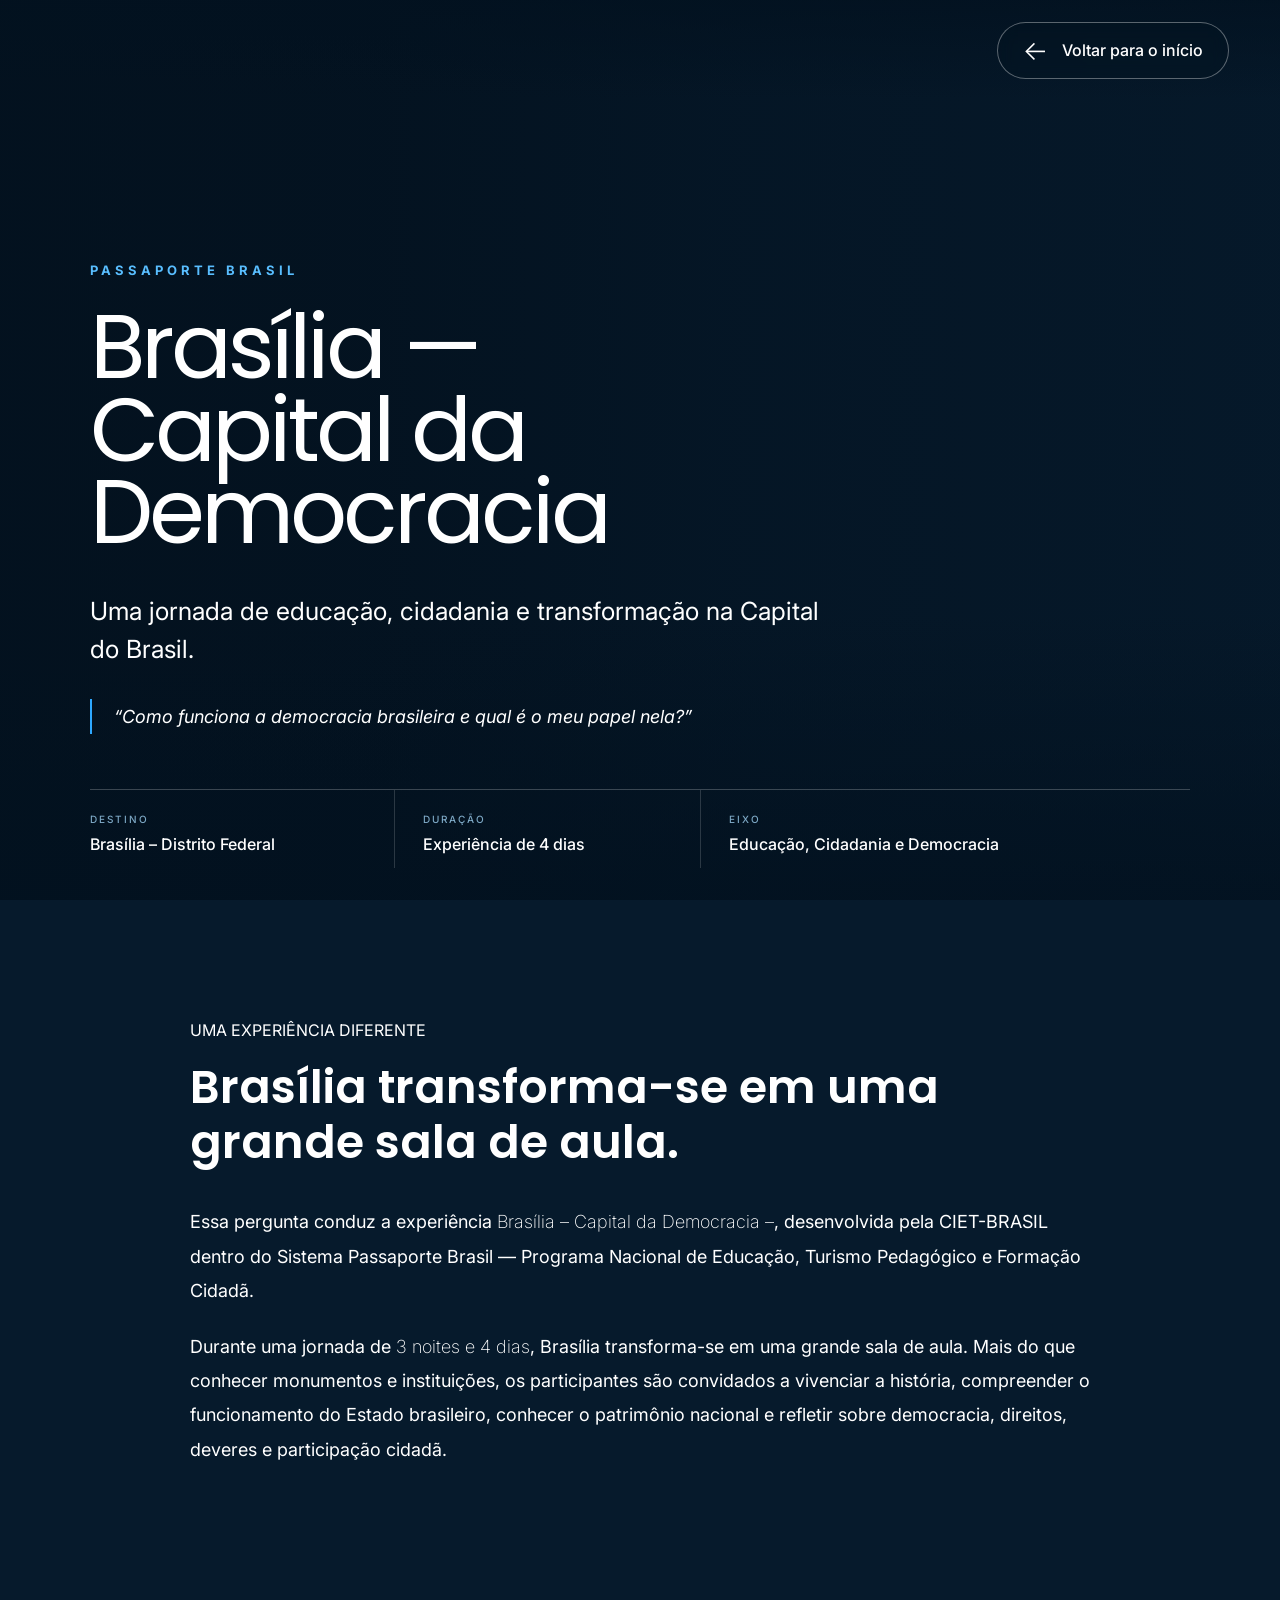
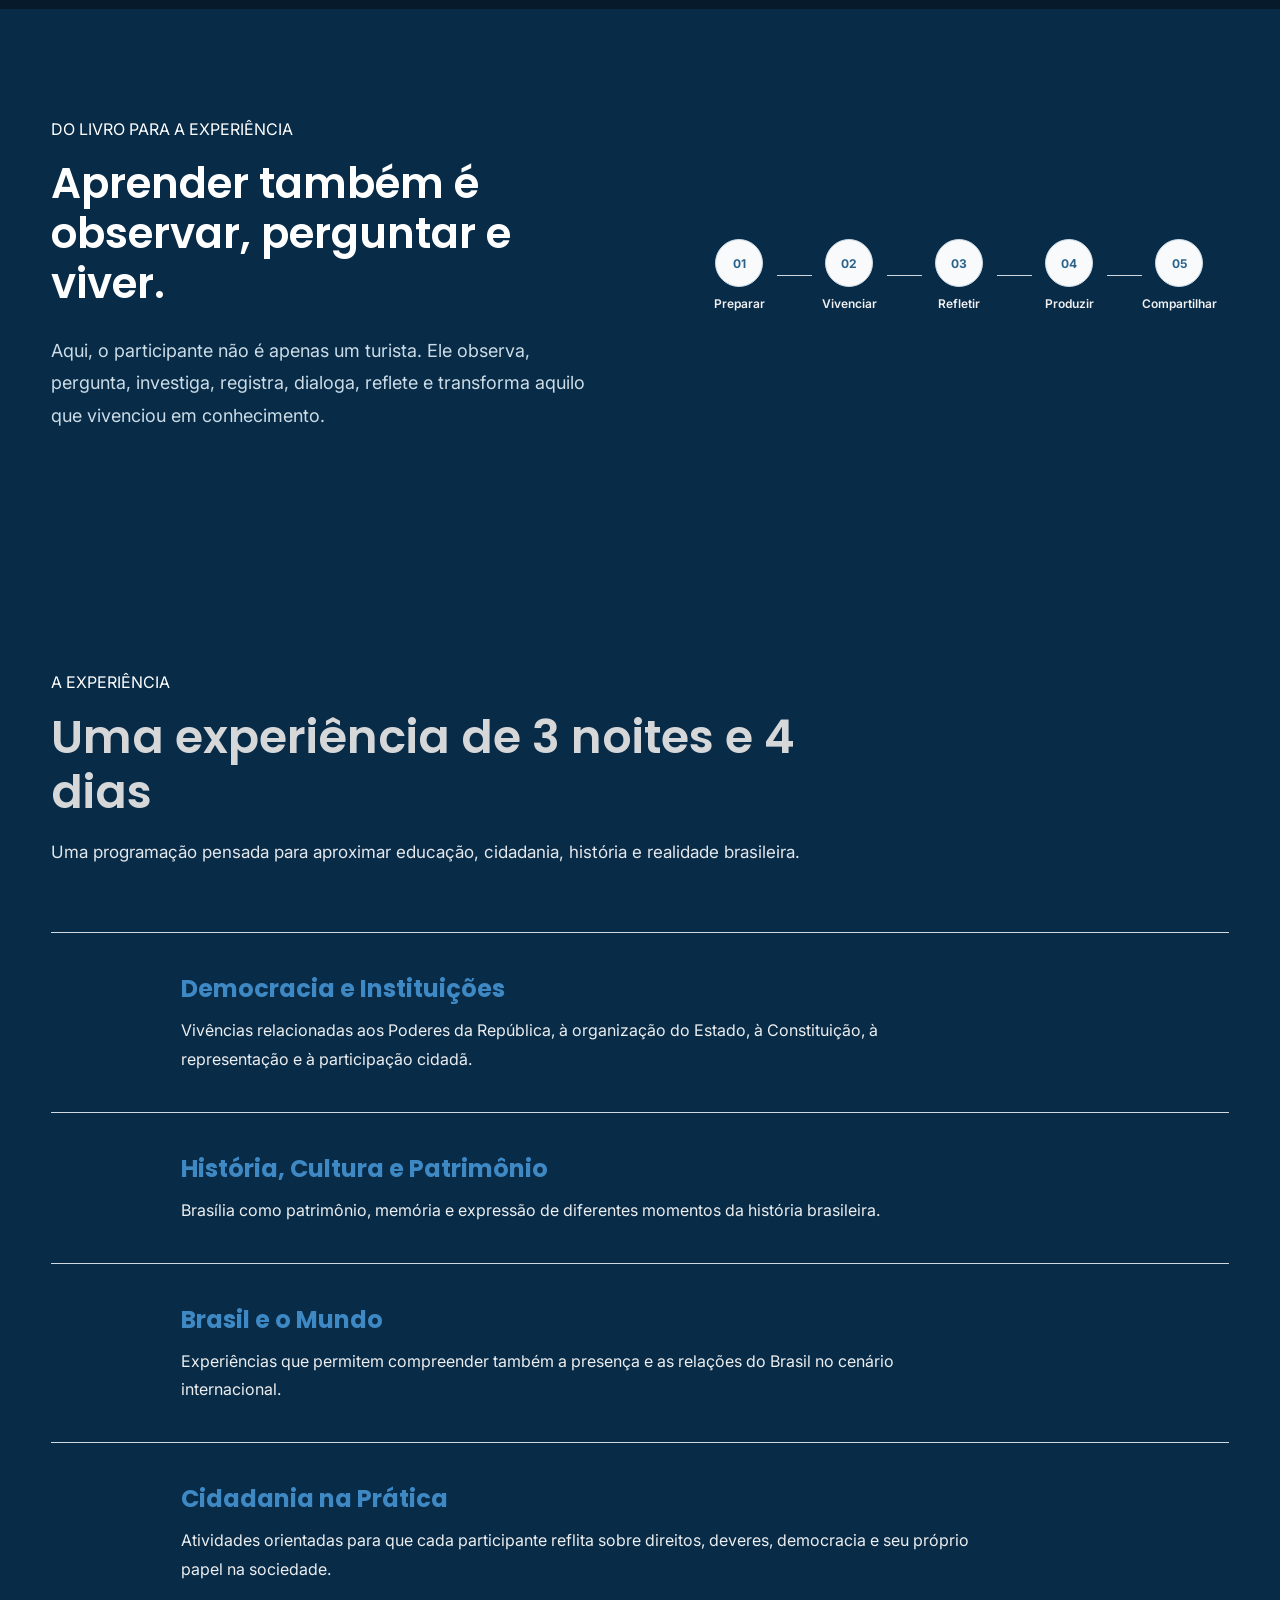
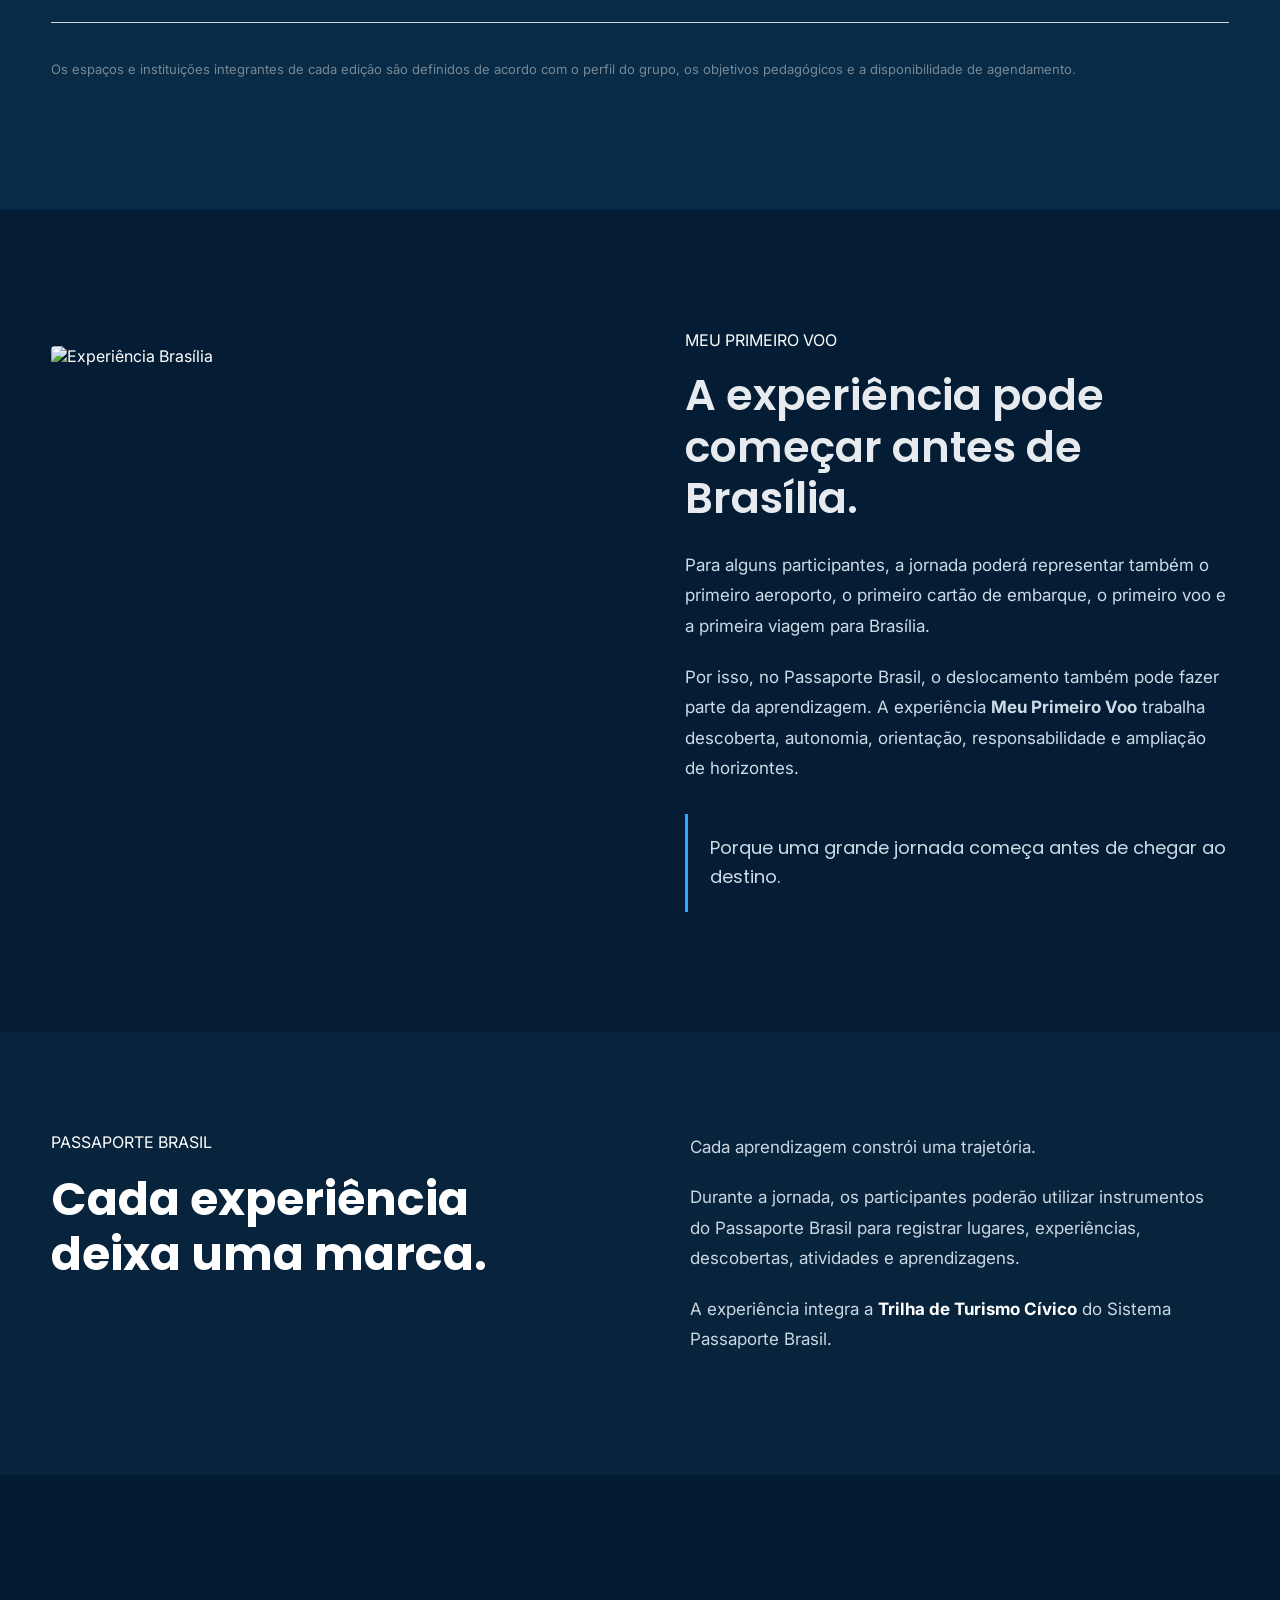
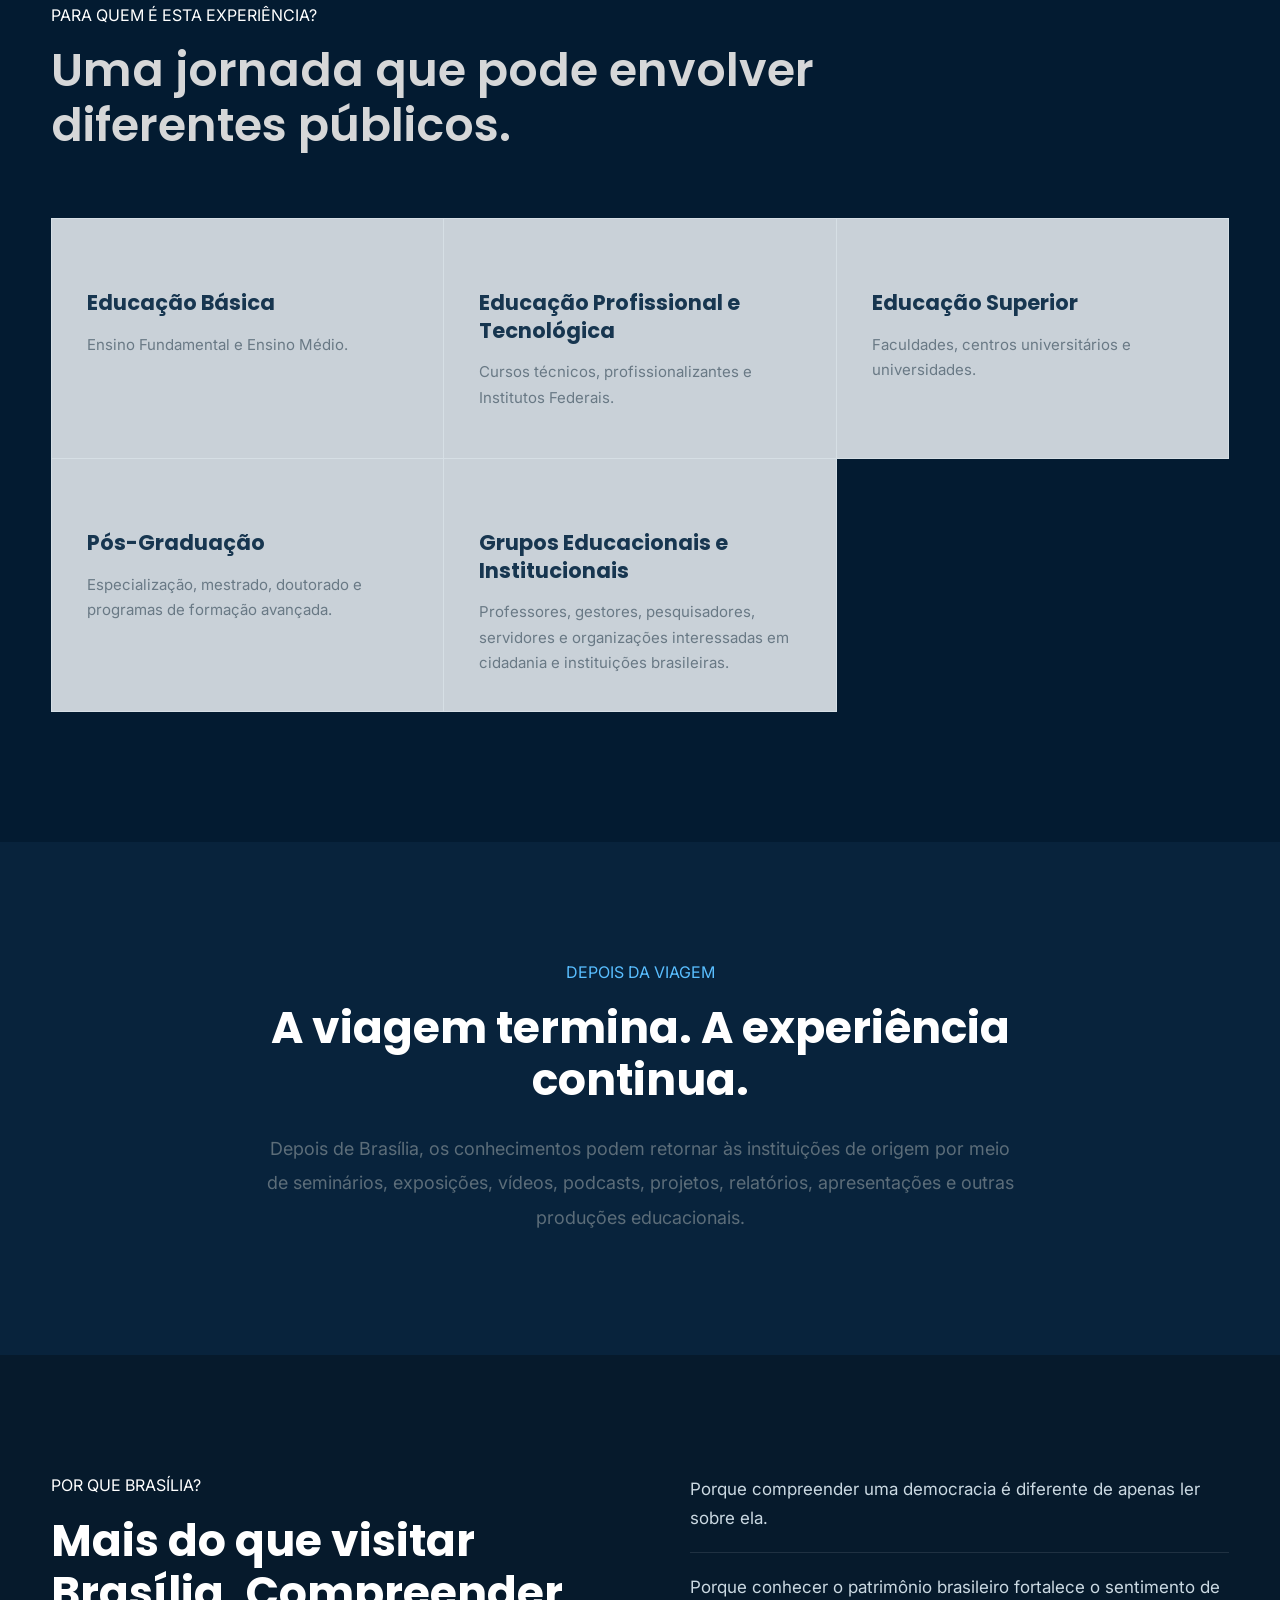
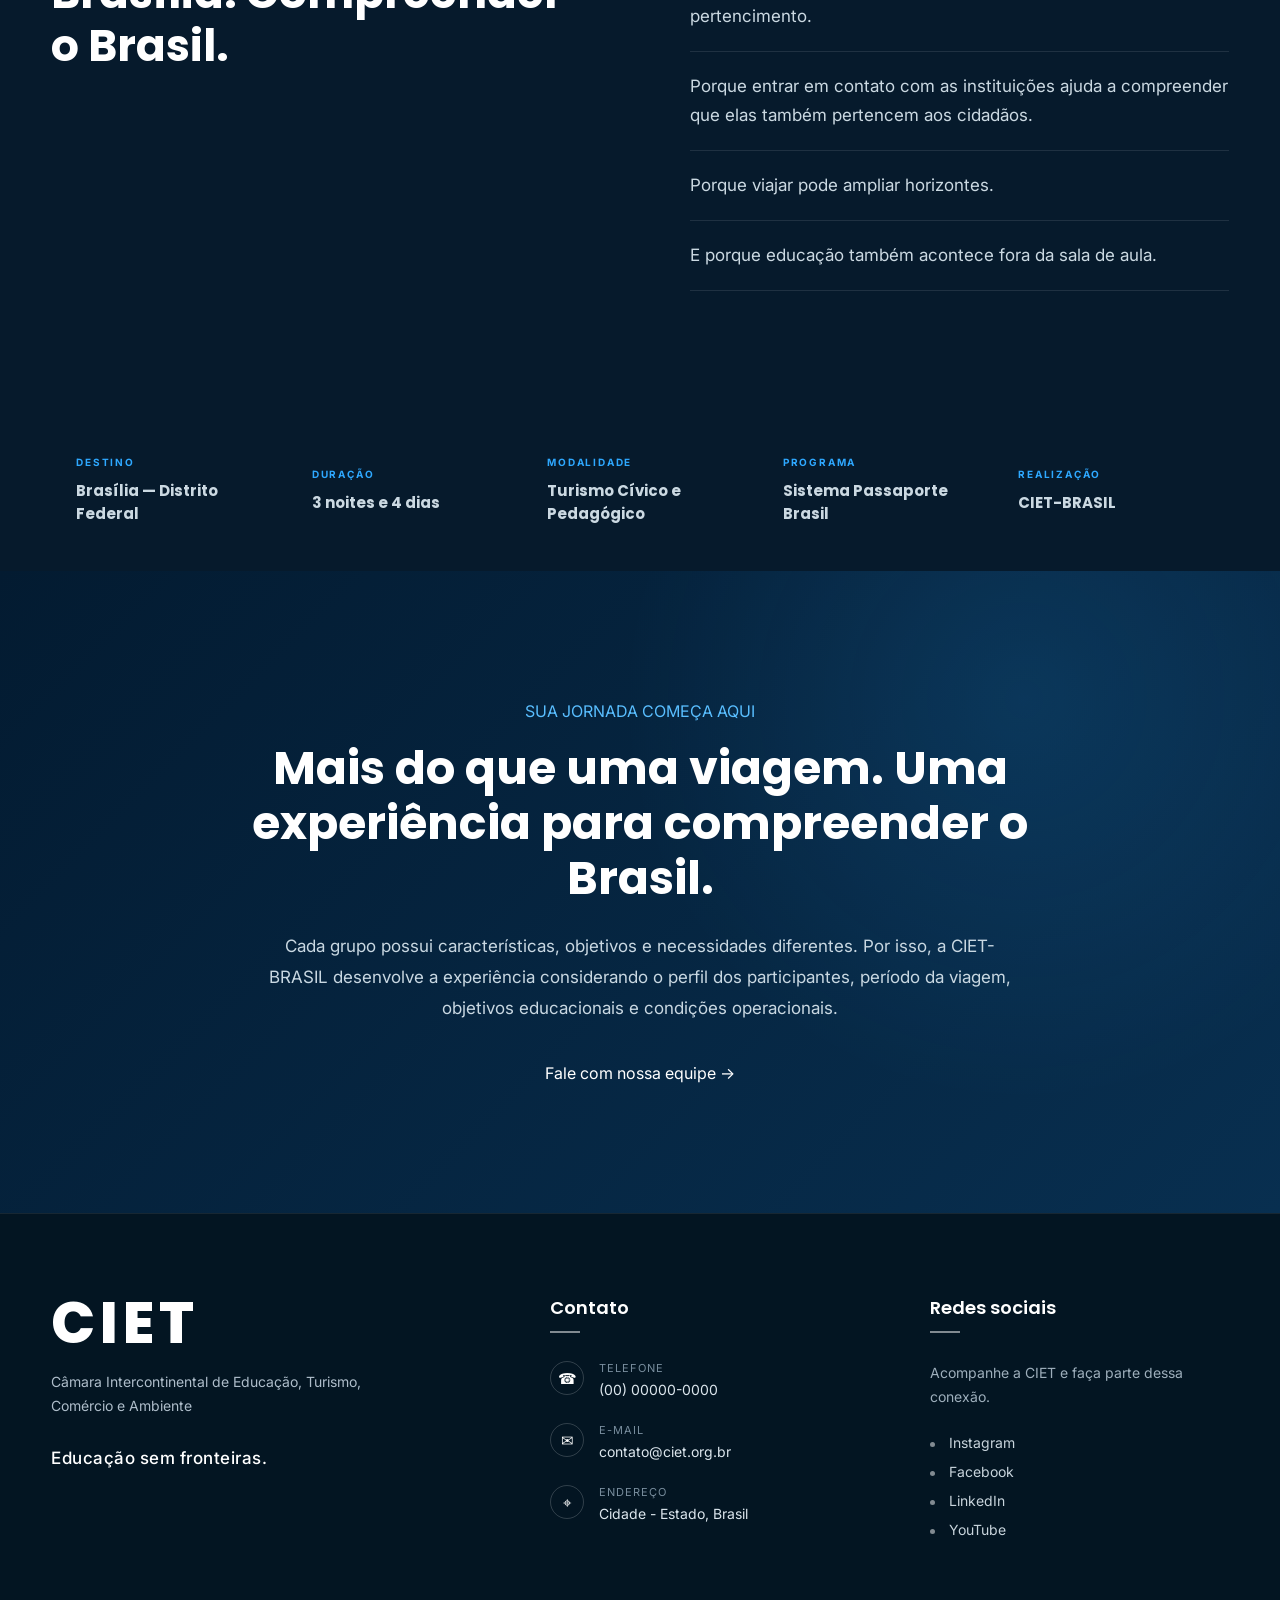
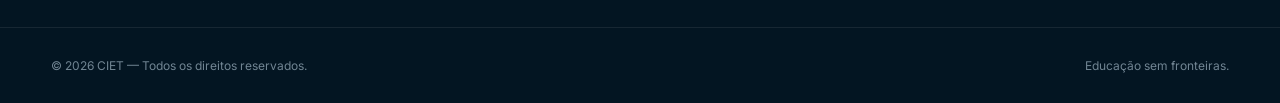
==== programa_brasilia.html @ 0ff40813 "Add files via upload" ====
<!--====================================================*
    CIET-BRASIL
    programa-brasilia.html

    Página interna:
    Passaporte Brasil — Brasília: Capital da Democracia
*=====================================================-->

<!DOCTYPE html>
<html lang="pt-BR">

<head>

    <meta charset="UTF-8">

    <meta name="viewport" content="width=device-width, initial-scale=1.0">

    <title>Brasília — Capital da Democracia | CIET-BRASIL</title>

    <meta name="description"
        content="Passaporte Brasil — Brasília: Capital da Democracia. Uma experiência de educação, cidadania e transformação na Capital do Brasil.">

    <link rel="preconnect" href="https://fonts.googleapis.com">

    <link rel="preconnect"
        href="https://fonts.gstatic.com"
        crossorigin>

    <link href="https://fonts.googleapis.com/css2?family=Inter:wght@300;400;500;600;700&family=Poppins:wght@300;400;500;600;700;800&display=swap"
        rel="stylesheet">

    <link rel="stylesheet"
        href="programa-brasilia.css">


</head>


<body>


<!--====================================================*
    HEADER
*=====================================================-->

<header class="internalHeader">

    <div class="container headerContent">

        <a href="index.html"

        </a>


        <a href="index.html"
           class="backButton">

            <span>←</span>

            Voltar para o início

        </a>

    </div>

</header>



<!--====================================================*
    HERO
*=====================================================-->

<main>

<!--====================================================*
    HERO — BRASÍLIA
*=====================================================-->

<section class="brasiliaHero">

    <!-- IMAGEM DE FUNDO -->
    <div class="brasiliaHeroImage"></div>

    <!-- ESCURECIMENTO DA IMAGEM -->
    <div class="brasiliaHeroOverlay"></div>


    <div class="brasiliaHeroContent">

        <!--============================================*
            TOPO
        *=============================================-->



        <!--============================================*
            CONTEÚDO PRINCIPAL
        *=============================================-->

        <div class="brasiliaHeroMain">

            <span class="programLabel">

                PASSAPORTE BRASIL

            </span>


            <h1>

                Brasília —

                <strong>

                    Capital da
                    Democracia

                </strong>

            </h1>


            <p class="heroDescription">

                Uma jornada de educação,
                cidadania e transformação
                na Capital do Brasil.

            </p>


            <div class="heroQuestion">

                <span></span>

                <p>

                    “Como funciona a democracia brasileira
                    e qual é o meu papel nela?”

                </p>

            </div>

        </div>


        <!--============================================*
            INFORMAÇÕES DO PROGRAMA
        *=============================================-->

        <div class="brasiliaInfo">

            <div class="infoItem">

                <small>

                    DESTINO

                </small>

                <strong>

                    Brasília – Distrito Federal

                </strong>

            </div>


            <div class="infoItem">

                <small>

                    DURAÇÃO

                </small>

                <strong>

                    Experiência de 4 dias

                </strong>

            </div>


            <div class="infoItem">

                <small>

                    EIXO

                </small>

                <strong>

                    Educação, Cidadania e Democracia

                </strong>

            </div>

        </div>

    </div>

</section>



<!--====================================================*
    INTRODUÇÃO
*=====================================================-->

<section class="introSection">

    <div class="container narrow">

        <span class="sectionLabel">
            UMA EXPERIÊNCIA DIFERENTE
        </span>

        <h2>
            Brasília transforma-se
            em uma grande sala de aula.
        </h2>

        <p>
            Essa pergunta conduz a experiência
            <strong>Brasília –
                 Capital da Democracia –</strong>,
            desenvolvida pela CIET-BRASIL dentro do
            Sistema Passaporte Brasil — Programa Nacional
            de Educação, Turismo Pedagógico e Formação Cidadã.
        </p>

        <p>
            Durante uma jornada de
            <strong>3 noites e 4 dias</strong>,
            Brasília transforma-se em uma grande sala de aula.
            Mais do que conhecer monumentos e instituições,
            os participantes são convidados a vivenciar a
            história, compreender o funcionamento do Estado
            brasileiro, conhecer o patrimônio nacional e
            refletir sobre democracia, direitos, deveres e
            participação cidadã.
        </p>

    </div>

</section>



<!--====================================================*
    DO LIVRO PARA A EXPERIÊNCIA
*=====================================================-->

<section class="experienceSection">

    <div class="container experienceGrid">

        <div class="experienceText">

            <span class="sectionLabel">
                DO LIVRO PARA A EXPERIÊNCIA
            </span>

            <h2>
                Aprender também é
                observar, perguntar e viver.
            </h2>

            <p>
                Aqui, o participante não é apenas um turista.
                Ele observa, pergunta, investiga, registra,
                dialoga, reflete e transforma aquilo que
                vivenciou em conhecimento.
            </p>

        </div>


        <div class="journey">

            <div class="journeyItem">

                <span>01</span>

                <strong>Preparar</strong>

            </div>

            <div class="journeyLine"></div>

            <div class="journeyItem">

                <span>02</span>

                <strong>Vivenciar</strong>

            </div>

            <div class="journeyLine"></div>

            <div class="journeyItem">

                <span>03</span>

                <strong>Refletir</strong>

            </div>

            <div class="journeyLine"></div>

            <div class="journeyItem">

                <span>04</span>

                <strong>Produzir</strong>

            </div>

            <div class="journeyLine"></div>

            <div class="journeyItem">

                <span>05</span>

                <strong>Compartilhar</strong>

            </div>

        </div>

    </div>

</section>



<!--====================================================*
    UMA EXPERIÊNCIA DE 3 NOITES E 4 DIAS
*=====================================================-->

<section class="topicsSection">

    <div class="container">

        <div class="sectionHeading">

            <span class="sectionLabel">
                A EXPERIÊNCIA
            </span>

            <h2>
                Uma experiência de
                3 noites e 4 dias
            </h2>

            <p>
                Uma programação pensada para aproximar
                educação, cidadania, história e realidade
                brasileira.
            </p>

        </div>


        <div class="topicList">

            <article class="topic">

                <span class="topicNumber">
                    
                </span>

                <div>

                    <h3>
                        Democracia e Instituições
                    </h3>

                    <p>
                        Vivências relacionadas aos Poderes
                        da República, à organização do Estado,
                        à Constituição, à representação e à
                        participação cidadã.
                    </p>

                </div>

            </article>


            <article class="topic">

                <span class="topicNumber">
                    
                </span>

                <div>

                    <h3>
                        História, Cultura e Patrimônio
                    </h3>

                    <p>
                        Brasília como patrimônio, memória e
                        expressão de diferentes momentos da
                        história brasileira.
                    </p>

                </div>

            </article>


            <article class="topic">

                <span class="topicNumber">
                    
                </span>

                <div>

                    <h3>
                        Brasil e o Mundo
                    </h3>

                    <p>
                        Experiências que permitem compreender
                        também a presença e as relações do
                        Brasil no cenário internacional.
                    </p>

                </div>

            </article>


            <article class="topic">

                <span class="topicNumber">
                    
                </span>

                <div>

                    <h3>
                        Cidadania na Prática
                    </h3>

                    <p>
                        Atividades orientadas para que cada
                        participante reflita sobre direitos,
                        deveres, democracia e seu próprio
                        papel na sociedade.
                    </p>

                </div>

            </article>

        </div>


        <div class="smallNote">

            Os espaços e instituições integrantes de cada
            edição são definidos de acordo com o perfil do
            grupo, os objetivos pedagógicos e a disponibilidade
            de agendamento.

        </div>

    </div>

</section>



<!--====================================================*
    MEU PRIMEIRO VOO
*=====================================================-->

<section class="firstFlight">

    <div class="container firstFlightGrid">

        <div class="firstFlightImage">

            <img src="img/fotodebrasilia.jpg"
                 alt="Experiência Brasília">

        </div>


        <div class="firstFlightContent">

            <span class="sectionLabel">
                MEU PRIMEIRO VOO
            </span>

            <h2>
                A experiência pode começar
                antes de Brasília.
            </h2>

            <p>
                Para alguns participantes, a jornada poderá
                representar também o primeiro aeroporto,
                o primeiro cartão de embarque, o primeiro voo
                e a primeira viagem para Brasília.
            </p>

            <p>
                Por isso, no Passaporte Brasil, o deslocamento
                também pode fazer parte da aprendizagem.
                A experiência <strong>Meu Primeiro Voo</strong>
                trabalha descoberta, autonomia, orientação,
                responsabilidade e ampliação de horizontes.
            </p>

            <blockquote>
                Porque uma grande jornada começa
                antes de chegar ao destino.
            </blockquote>

        </div>

    </div>

</section>



<!--====================================================*
    PASSAPORTE BRASIL
*=====================================================-->

<section class="passportSection">

    <div class="container passportContent">

        <div>

            <span class="sectionLabel">
                PASSAPORTE BRASIL
            </span>

            <h2>
                Cada experiência deixa
                uma marca.
            </h2>

        </div>


        <div>

            <p>
                Cada aprendizagem constrói uma trajetória.
            </p>

            <p>
                Durante a jornada, os participantes poderão
                utilizar instrumentos do Passaporte Brasil
                para registrar lugares, experiências,
                descobertas, atividades e aprendizagens.
            </p>

            <p>
                A experiência integra a
                <strong>Trilha de Turismo Cívico</strong>
                do Sistema Passaporte Brasil.
            </p>

        </div>

    </div>

</section>



<!--====================================================*
    PARA QUEM É
*=====================================================-->

<section class="audienceSection">

    <div class="container">

        <div class="sectionHeading">

            <span class="sectionLabel">
                PARA QUEM É ESTA EXPERIÊNCIA?
            </span>

            <h2>
                Uma jornada que pode
                envolver diferentes públicos.
            </h2>

        </div>


        <div class="audienceGrid">

            <div class="audienceItem">

                <span></span>

                <h3>
                    Educação Básica
                </h3>

                <p>
                    Ensino Fundamental e Ensino Médio.
                </p>

            </div>


            <div class="audienceItem">

                <span></span>

                <h3>
                    Educação Profissional
                    e Tecnológica
                </h3>

                <p>
                    Cursos técnicos, profissionalizantes
                    e Institutos Federais.
                </p>

            </div>


            <div class="audienceItem">

                <span></span>

                <h3>
                    Educação Superior
                </h3>

                <p>
                    Faculdades, centros universitários
                    e universidades.
                </p>

            </div>


            <div class="audienceItem">

                <span></span>

                <h3>
                    Pós-Graduação
                </h3>

                <p>
                    Especialização, mestrado, doutorado
                    e programas de formação avançada.
                </p>

            </div>


            <div class="audienceItem">

                <span></span>

                <h3>
                    Grupos Educacionais
                    e Institucionais
                </h3>

                <p>
                    Professores, gestores, pesquisadores,
                    servidores e organizações interessadas
                    em cidadania e instituições brasileiras.
                </p>

            </div>

        </div>

    </div>

</section>



<!--====================================================*
    A VIAGEM CONTINUA
*=====================================================-->

<section class="afterTrip">

    <div class="container narrow">

        <span class="sectionLabel">
            DEPOIS DA VIAGEM
        </span>

        <h2>
            A viagem termina.
            A experiência continua.
        </h2>

        <p>
            Depois de Brasília, os conhecimentos podem
            retornar às instituições de origem por meio
            de seminários, exposições, vídeos, podcasts,
            projetos, relatórios, apresentações e outras
            produções educacionais.
        </p>

    </div>

</section>



<!--====================================================*
    POR QUE BRASÍLIA
*=====================================================-->

<section class="whySection">

    <div class="container whyGrid">

        <div>

            <span class="sectionLabel">
                POR QUE BRASÍLIA?
            </span>

            <h2>
                Mais do que visitar Brasília.
                Compreender o Brasil.
            </h2>

        </div>


        <div class="whyText">

            <p>
                Porque compreender uma democracia é diferente
                de apenas ler sobre ela.
            </p>

            <p>
                Porque conhecer o patrimônio brasileiro
                fortalece o sentimento de pertencimento.
            </p>

            <p>
                Porque entrar em contato com as instituições
                ajuda a compreender que elas também pertencem
                aos cidadãos.
            </p>

            <p>
                Porque viajar pode ampliar horizontes.
            </p>

            <p>
                E porque educação também acontece
                fora da sala de aula.
            </p>

        </div>

    </div>

</section>



<!--====================================================*
    INFORMAÇÕES
*=====================================================-->

<section class="detailsSection">

    <div class="container">

        <div class="detailsGrid">

            <div class="detail">

                <small>
                    DESTINO
                </small>

                <strong>
                    Brasília — Distrito Federal
                </strong>

            </div>


            <div class="detail">

                <small>
                    DURAÇÃO
                </small>

                <strong>
                    3 noites e 4 dias
                </strong>

            </div>


            <div class="detail">

                <small>
                    MODALIDADE
                </small>

                <strong>
                    Turismo Cívico e Pedagógico
                </strong>

            </div>


            <div class="detail">

                <small>
                    PROGRAMA
                </small>

                <strong>
                    Sistema Passaporte Brasil
                </strong>

            </div>


            <div class="detail">

                <small>
                    REALIZAÇÃO
                </small>

                <strong>
                    CIET-BRASIL
                </strong>

            </div>

        </div>

    </div>

</section>



<!--====================================================*
    CTA
*=====================================================-->

<section class="ctaSection">

    <div class="container">

        <span class="sectionLabel">
            SUA JORNADA COMEÇA AQUI
        </span>

        <h2>
            Mais do que uma viagem.
            Uma experiência para compreender o Brasil.
        </h2>

        <p>
            Cada grupo possui características, objetivos e
            necessidades diferentes. Por isso, a CIET-BRASIL
            desenvolve a experiência considerando o perfil
            dos participantes, período da viagem, objetivos
            educacionais e condições operacionais.
        </p>

        <div class="ctaButtons">

            <a href="#contato"
            class="ctaLink">
            Fale com nossa equipe
            <span>→</span>
            </a>

        </div>

    </div>

</section>

</main>



<!--====================================================*
    FOOTER
*=====================================================-->

<footer class="footer">

    <div class="container footerContent">


        <!-- IDENTIDADE -->

        <div class="footerBrand">

            <h2>CIET</h2>

            <span>
                Câmara Intercontinental de Educação,
                Turismo, Comércio e Ambiente
            </span>

            <p>
                Educação sem fronteiras.
            </p>

        </div>


        <!-- CONTATO -->

        <div class="footerColumn">

            <h3>Contato</h3>

            <div class="contactItem">

                <span class="contactIcon">☎</span>

                <div>

                    <small>Telefone</small>

                    <a href="tel:+5500000000000">
                        (00) 00000-0000
                    </a>

                </div>

            </div>


            <div class="contactItem">

                <span class="contactIcon">✉</span>

                <div>

                    <small>E-mail</small>

                    <a href="mailto:contato@ciet.org.br">
                        contato@ciet.org.br
                    </a>

                </div>

            </div>


            <div class="contactItem">

                <span class="contactIcon">⌖</span>

                <div>

                    <small>Endereço</small>

                    <p>
                        Cidade - Estado, Brasil
                    </p>

                </div>

            </div>

        </div>


        <!-- REDES -->

        <div class="footerColumn socialColumn">

            <h3>Redes sociais</h3>

            <p>
                Acompanhe a CIET e faça parte
                dessa conexão.
            </p>

            <div class="socialLinks">

                <a href="#">
                    Instagram
                </a>

                <a href="#">
                    Facebook
                </a>

                <a href="#">
                    LinkedIn
                </a>

                <a href="#">
                    YouTube
                </a>

            </div>

        </div>

    </div>


    <div class="footerBottom">

        <div class="container">

            <p>
                © 2026 CIET — Todos os direitos reservados.
            </p>

            <span>
                Educação sem fronteiras.
            </span>

        </div>

    </div>

</footer>


</body>

</html>
---- programa-brasilia.css ----
/*====================================================*
    CIET-BRASIL
    programa-brasilia.css

    Página interna — Brasília
*=====================================================*/


/*====================================================*
    RESET
*=====================================================*/

*{
    margin:0;
    padding:0;
    box-sizing:border-box;
}

html{
    scroll-behavior:smooth;
}

body{
    margin: 0;
    padding: 0;

    font-family: 'Inter', sans-serif;

    background: #061a2c;

    color: #ffffff;

    overflow-x: hidden;
}

a{
text-decoration:none;
color:inherit;
}

img{
    display:block;
    max-width:100%;
}

.container{

    width:min(92%,1300px);

    margin:auto;

}

.narrow{

    width:min(92%,900px);

    margin:auto;

}


/*====================================================*
    HEADER
*=====================================================*/

.internalHeader{

    position:absolute;

    top:0;
    left:0;

    width:100%;

    z-index:20;

    background:linear-gradient(
        rgba(2,17,31,.75),
        transparent
    );

}

.headerContent{

    height:100px;

    display:flex;

    align-items:center;

    justify-content:space-between;

}

.internalLogo img{

    width:70px;

}

.backButton{

    display:flex;

    align-items:center;

    gap:10px;

    padding:12px 21px;

    border:1px solid rgba(255,255,255,.45);

    border-radius:30px;

    color:#fff;

    font-size:14px;

    background:rgba(0,0,0,.12);

    transition:.3s;

}

.backButton span{

    font-size:19px;

    line-height:1;

}

.backButton:hover{

    background:#fff;

    color:#12304a;

}


/*====================================================*
    HERO — BRASÍLIA
*=====================================================*/

.brasiliaHero {

    position: relative;

    min-height: 100vh;

    height: 100vh;

    overflow: hidden;

    background: #061a2c;

    color: #ffffff;

}


/*====================================================*
    IMAGEM
*=====================================================*/

.brasiliaHeroImage {

    position: absolute;

    inset: 0;

    width: 100%;

    height: 100%;

    background-image: url("img/fotodebrasilia.jpg");

    background-size: cover;

    background-position: center center;

    background-repeat: no-repeat;

    transform: scale(1.01);

}


/*====================================================*
    OVERLAY
*=====================================================*/

.brasiliaHeroOverlay {

    position: absolute;

    inset: 0;

    background:

        linear-gradient(
            90deg,
            rgba(3,17,30,.94) 0%,
            rgba(3,17,30,.82) 30%,
            rgba(3,17,30,.45) 58%,
            rgba(3,17,30,.18) 100%
        );

}


/* Escurecimento adicional na parte inferior */

.brasiliaHeroOverlay::after {

    content: "";

    position: absolute;

    inset: 0;

    background:

        linear-gradient(
            0deg,
            rgba(2,17,31,.78) 0%,
            transparent 32%
        );

}


/*====================================================*
    CONTAINER
*=====================================================*/

.brasiliaHeroContent {

    position: relative;

    z-index: 2;

    width: min(86%, 1530px);

    height: 100vh;

    margin: 0 auto;

    display: flex;

    flex-direction: column;

}


/*====================================================*
    TOPO
*=====================================================*/

.brasiliaHeroTop {

    display: flex;

    align-items: center;

    justify-content: space-between;

    padding-top: 28px;

}


/*====================================================*
    LOGO
*=====================================================*/

.brasiliaLogo {

    display: inline-flex;

    align-items: center;

}


.brasiliaLogo img {

    width: 70px;

    height: auto;

    object-fit: contain;

}


/*====================================================*
    BOTÃO VOLTAR
*=====================================================*/

.backButton {

    display: flex;

    align-items: center;

    gap: 14px;

    padding: 14px 25px;

    border: 1px solid rgba(255,255,255,.35);

    border-radius: 50px;

    color: #ffffff;

    background: rgba(3,17,30,.18);

    backdrop-filter: blur(8px);

    font-size: 16px;

    font-weight: 500;

    transition: .35s;

}


.backButton span {

    font-size: 27px;

    line-height: 1;

    font-weight: 300;

}


.backButton:hover {

    background: rgba(255,255,255,.10);

    border-color: rgba(255,255,255,.65);

    transform: translateY(-2px);

}


/*====================================================*
    CONTEÚDO PRINCIPAL
*=====================================================*/

.brasiliaHeroMain {

    margin-top: auto;

    margin-bottom: 55px;

    max-width: 850px;

}


/*====================================================*
    IDENTIFICAÇÃO
*=====================================================*/

.programLabel {

    display: block;

    margin-bottom: 28px;

    color: #59beff;

    font-size: 13px;

    font-weight: 700;

    letter-spacing: 4px;

    text-transform: uppercase;

}


/*====================================================*
    TÍTULO
*=====================================================*/

.brasiliaHeroMain h1 {

    margin: 0;

    font-family: 'Poppins', sans-serif;

    font-size: clamp(70px, 7vw, 115px);

    line-height: .92;

    font-weight: 400;

    letter-spacing: -4px;

    color: #ffffff;

}


.brasiliaHeroMain h1 strong {

    display: block;

    font-weight: 400;

    color: #ffffff;

}


/*====================================================*
    DESCRIÇÃO
*=====================================================*/

.heroDescription {

    max-width: 760px;

    margin-top: 38px;

    margin-bottom: 0;

    color: #ffffff;

    font-size: 25px;

    line-height: 1.55;

    font-weight: 400;

}


/*====================================================*
    PERGUNTA
*=====================================================*/

.heroQuestion {

    display: flex;

    align-items: center;

    gap: 22px;

    margin-top: 30px;

}


.heroQuestion span {

    width: 2px;

    height: 35px;

    background: #2EA8FF;

    flex-shrink: 0;

}


.heroQuestion p {

    margin: 0;

    color: #ffffff;

    font-size: 18px;

    line-height: 1.5;

    font-style: italic;

}


/*====================================================*
    INFORMAÇÕES
*=====================================================*/

.brasiliaInfo {

    display: grid;

    grid-template-columns: 1fr 1fr 1.6fr;

    border-top: 1px solid rgba(255,255,255,.22);

    margin-bottom: 32px;

}


/*====================================================*
    ITEM
*=====================================================*/

.infoItem {

    min-height: 78px;

    padding: 18px 25px 8px 0;

    display: flex;

    flex-direction: column;

    justify-content: center;

    border-right: 1px solid rgba(255,255,255,.16);

}


.infoItem:not(:first-child) {

    padding-left: 28px;

}


.infoItem:last-child {

    border-right: none;

}


/*====================================================*
    LABEL
*=====================================================*/

.infoItem small {

    display: block;

    margin-bottom: 8px;

    color: #7da8c5;

    font-size: 10px;

    font-weight: 500;

    letter-spacing: 2px;

    text-transform: uppercase;

}

/*====================================================*
    VALOR
*=====================================================*/

.infoItem strong {

    color: #ffffff;

    font-size: 16px;

    line-height: 1.4;

    font-weight: 500;

}


/*====================================================*
    RESPONSIVO
*=====================================================*/

@media(max-width: 1000px) {

    .brasiliaHeroContent {

        width: min(90%, 900px);

    }


    .brasiliaHeroMain {

        max-width: 720px;

    }


    .brasiliaHeroMain h1 {

        font-size: clamp(58px, 9vw, 90px);

    }


    .heroDescription {

        font-size: 21px;

    }


    .brasiliaInfo {

        grid-template-columns: 1fr 1fr;

        gap: 0;

    }


    .infoItem:last-child {

        grid-column: 1 / -1;

        border-top: 1px solid rgba(255,255,255,.16);

        border-right: none;

        padding-left: 0;

    }

}


/*====================================================*
    TABLET
*=====================================================*/

@media(max-width: 700px) {

    .brasiliaHero {

        min-height: 100svh;

        height: auto;

    }


    .brasiliaHeroContent {

        min-height: 100svh;

        height: auto;

        padding-bottom: 25px;

    }


    .brasiliaHeroTop {

        padding-top: 22px;

    }


    .brasiliaLogo img {

        width: 56px;

    }


    .backButton {

        padding: 11px 17px;

        font-size: 13px;

    }


    .backButton span {

        font-size: 21px;

    }


    .brasiliaHeroMain {

        margin-top: 100px;

        margin-bottom: 50px;

    }


    .programLabel {

        font-size: 10px;

        letter-spacing: 3px;

        margin-bottom: 22px;

    }


    .brasiliaHeroMain h1 {

        font-size: clamp(48px, 14vw, 72px);

        line-height: .95;

        letter-spacing: -2px;

    }


    .heroDescription {

        margin-top: 28px;

        font-size: 18px;

        line-height: 1.5;

    }


    .heroQuestion {

        margin-top: 24px;

        gap: 15px;

    }


    .heroQuestion p {

        font-size: 15px;

    }


    .brasiliaInfo {

        grid-template-columns: 1fr;

    }


    .infoItem {

        min-height: auto;

        padding: 15px 0;

        border-right: none;

        border-bottom: 1px solid rgba(255,255,255,.14);

    }


    .infoItem:not(:first-child) {

        padding-left: 0;

    }


    .infoItem:last-child {

        border-top: none;

        border-bottom: none;

        padding-left: 0;

    }

}


/*====================================================*
    TELAS MUITO PEQUENAS
*=====================================================*/

@media(max-width: 430px) {

    .brasiliaHeroOverlay {

        background:

            linear-gradient(
                90deg,
                rgba(3,17,30,.94),
                rgba(3,17,30,.72)
            );

    }


    .brasiliaHeroMain {

        margin-top: 80px;

    }


    .brasiliaHeroMain h1 {

        font-size: 48px;

    }


    .heroDescription {

        font-size: 17px;

    }

}

/*====================================================*
    INTRO
*=====================================================*/

.introSection{

    padding:120px 0;

    background:#061a2c;

}

.introSection h2{

    max-width:780px;

    margin:20px 0 35px;

    font-family:'Poppins',sans-serif;

    font-size:46px;

    line-height:1.2;

    font-weight:600;

    color:#ffffff;

}

.introSection p{

    margin-bottom:22px;

    color:#ffffff;

    font-size:18px;

    line-height:1.9;

}

.introSection strong{
    font-weight:200;
}


/*====================================================*
    EXPERIÊNCIA
*=====================================================*/

.experienceSection{

    padding:110px 0;

    background:#082b48;

}

.experienceGrid{

    display:grid;

    grid-template-columns:1fr 1fr;

    gap:100px;

    align-items:center;

}

.experienceText h2{

    max-width:600px;

    margin:20px 0 25px;

    font-family:'Poppins',sans-serif;

    font-size:42px;

    line-height:1.2;

    font-weight:600;

    color:#fff;

}

.experienceText p{

    max-width:570px;

    color:#cbdce6;

    font-size:18px;

    line-height:1.8;

}


/*====================================================*
    JORNADA
*=====================================================*/

.journey{

    display:flex;

    align-items:center;

    flex-wrap:wrap;

    justify-content:center;

}

.journeyItem{

    display:flex;

    flex-direction:column;

    align-items:center;

    gap:9px;

    min-width:75px;

}

.journeyItem span{

    width:48px;

    height:48px;

    border-radius:50%;

    display:flex;

    align-items:center;

    justify-content:center;

    border:1px solid #cbd8e2;

    color:#2b628b;

    font-size:12px;

    font-weight:700;

    background:#f8fafb;

}

.journeyItem strong{

    color:#f0f0f0;

    font-size:12px;

    font-weight:600;

}

.journeyLine{

    width:35px;

    height:1px;

    background:#cdd8df;

}


/*====================================================*
    TÓPICOS
*=====================================================*/

.topicsSection{

    padding:130px 0;

    background:#082b48;

}

.sectionHeading{

    max-width:800px;

    margin-bottom:65px;

}

.sectionHeading h2{

    margin:18px 0;

    font-family:'Poppins',sans-serif;

    font-size:46px;

    line-height:1.2;

    font-weight:600;

    color:#d6d7d8;

}

.sectionHeading > p{

    color:#e4e7eb;

    font-size:17px;

    line-height:1.7;

}

.topicList{

    border-top:1px solid #cfd9df;

}

.topic{

    display:grid;

    grid-template-columns:100px 1fr;

    gap:30px;

    padding:38px 0;

    border-bottom:1px solid #cfd9df;

    transition:.3s;

}

.topic:hover{

    padding-left:12px;

}

.topicNumber{

    color:#2ea8ff;

    font-family:'Poppins',sans-serif;

    font-size:15px;

    font-weight:600;

}

.topic h3{

    margin-bottom:10px;

    font-family:'Poppins',sans-serif;

    font-size:24px;

    color:#3e88c4;

}

.topic p{

    max-width:800px;

    color:#eceeef;

    font-size:16px;

    line-height:1.8;

}

.smallNote{

    margin-top:35px;

    color:#788893;

    font-size:13px;

    line-height:1.7;

}


/*====================================================*
    MEU PRIMEIRO VOO
*=====================================================*/

.firstFlight{

    padding:120px 0;

    background:#041d35;

}

.firstFlightGrid{

    display:grid;

    grid-template-columns:1fr 1fr;

    gap:90px;

    align-items:center;

}

.firstFlightImage{

    overflow:hidden;

    border-radius:4px;

}

.firstFlightImage img{

    width:100%;

    height:550px;

    object-fit:cover;

}

.firstFlightContent h2{

    margin:20px 0 25px;

    font-family:'Poppins',sans-serif;

    font-size:43px;

    line-height:1.2;

    font-weight:600;

    color:#e7ebef;

}

.firstFlightContent p{

    margin-bottom:20px;

    color:#cbdce6;

    font-size:17px;

    line-height:1.8;

}

blockquote{

    margin-top:30px;

    padding:20px 0 20px 22px;

    border-left:3px solid #2ea8ff;

    color:#cbdce6;

    font-family:'Poppins',sans-serif;

    font-size:18px;

    line-height:1.6;

}


/*====================================================*
    PASSAPORTE
*=====================================================*/

.passportSection{

    padding:100px 0;

    background:#08233c;

    color:#fff;

}

.passportContent{

    display:grid;

    grid-template-columns:1fr 1fr;

    gap:100px;

    align-items:start;

}

.passportContent h2{

    margin-top:20px;

    max-width:500px;

    font-family:'Poppins',sans-serif;

    font-size:46px;

    line-height:1.2;

}

.passportContent p{

    margin-bottom:20px;

    color:#cad8e2;

    font-size:17px;

    line-height:1.8;

}

.passportContent strong{

    color:#fff;

}


/*====================================================*
    PÚBLICO
*=====================================================*/

.audienceSection{

    padding:130px 0;

    background:#031b31;

}

.audienceGrid{

    display:grid;

    grid-template-columns:repeat(3,1fr);

    border-top:1px solid #d6dfe5;

    border-left:1px solid #d6dfe5;

}

.audienceItem{

    min-height:240px;

    padding:35px;

    border-right:1px solid #d6dfe5;

    border-bottom:1px solid #d6dfe5;

    background:#c9d1d8;

    transition:.3s;

}

.audienceItem:hover{

    background:#f1f6f9;

}

.audienceItem span{

    display:block;

    margin-bottom:35px;

    color:#2ea8ff;

    font-size:12px;

    font-weight:700;

}

.audienceItem h3{

    margin-bottom:15px;

    color:#173650;

    font-family:'Poppins',sans-serif;

    font-size:21px;

    line-height:1.3;

}

.audienceItem p{

    color:#697985;

    font-size:15px;

    line-height:1.7;

}


/*====================================================*
    DEPOIS DA VIAGEM
*=====================================================*/

.afterTrip{

    padding:120px 0;

    background:#08233c;

    text-align:center;

}

.afterTrip .sectionLabel{

    margin-bottom:5px;
    color:#59beff;
}

.afterTrip h2{

    margin:20px auto 25px;

    max-width:750px;

    font-family:'Poppins',sans-serif;

    font-size:44px;

    line-height:1.2;

    color:#fff;

}

.afterTrip p{

    max-width:760px;

    margin:auto;

    color:#5c6d79;

    font-size:18px;

    line-height:1.9;

}


/*====================================================*
    POR QUE BRASÍLIA
*=====================================================*/

.whySection{

    padding:120px 0;

    background:#061a2c;

    color:#fff;

}

.whyGrid{

    display:grid;

    grid-template-columns:1fr 1fr;

    gap:100px;

}

.whyGrid h2{

    max-width:560px;

    margin-top:20px;

    font-family:'Poppins',sans-serif;

    font-size:44px;

    line-height:1.2;

}

.whyText p{

    margin-bottom:20px;

    padding-bottom:20px;

    border-bottom:1px solid rgba(255,255,255,.1);

    color:#cbd9e2;

    font-size:17px;

    line-height:1.7;

}

.whyText p:last-child{

    margin-bottom:0;

}


/*====================================================*
    INFORMAÇÕES
*=====================================================*/

.detailsSection{

    padding:0;

    background:#061a2c;

}

.detailsGrid{

    display:grid;

    grid-template-columns:repeat(5,1fr);

   

}

.detail{

    min-height:160px;

    padding:30px 25px;

    display:flex;

    flex-direction:column;

    justify-content:center;

    gap:12px;



}

.detail small{

    color:#2ea8ff;

    font-size:10px;

    font-weight:700;

    letter-spacing:1.8px;

}

.detail strong{

    color:#cbd9e2;

    font-family:'Poppins',sans-serif;

    font-size:15px;

    line-height:1.5;

}


/*====================================================*
    CTA
*=====================================================*/

.ctaSection{

    padding:130px 0;

    background:

        radial-gradient(
            circle at 80% 20%,
            rgba(46,168,255,.12),
            transparent 35%
        ),

        linear-gradient(
            135deg,
            #031b31,
            #082f50
        );

    color:#fff;

    text-align:center;

}

.ctaSection .sectionLabel{

    color:#59beff;

}

.ctaSection h2{

    max-width:850px;

    margin:20px auto 25px;

    font-family:'Poppins',sans-serif;

    font-size:46px;

    line-height:1.2;

}

.ctaSection > .container > p{

    max-width:760px;

    margin:0 auto;

    color:#c9d8e2;

    font-size:17px;

    line-height:1.8;

}

.ctaButtons{

    display:flex;

    justify-content:center;

    gap:15px;

    margin-top:40px;

}

.ctaPrimary,
.ctaSecondary{

    padding:15px 27px;

    border-radius:30px;

    font-size:14px;

    font-weight:600;

    transition:.3s;

}

.ctaPrimary{

    background:#2ea8ff;

    color:#fff;

}

.ctaPrimary:hover{

    background:#fff;

    color:#092b45;

}

.ctaSecondary{

    border:1px solid rgba(255,255,255,.35);

    color:#fff;

}

.ctaSecondary:hover{

    background:#fff;

    color:#092b45;

}


/*====================================================*
    FOOTER CIET
*=====================================================*/

.footer{

    background:#031522;

    color:#fff;

    border-top:1px solid rgba(255,255,255,.08);

}

.footerContent{

    min-height:360px;

    padding:80px 0;

    display:grid;

    grid-template-columns:1.4fr 1fr 1fr;

    gap:80px;

    align-items:start;

}

.footerBrand h2{

    font-family:'Poppins',sans-serif;

    font-size:58px;

    font-weight:800;

    letter-spacing:5px;

    line-height:1;

    margin-bottom:18px;

}

.footerBrand span{

    display:block;

    max-width:360px;

    color:#aebdca;

    font-size:14px;

    line-height:24px;

}

.footerBrand p{

    margin-top:30px;

    color:#fff;

    font-size:17px;

    font-weight:500;

    letter-spacing:.5px;

}

.footerColumn h3{

    font-family:'Poppins',sans-serif;

    font-size:18px;

    margin-bottom:28px;

    font-weight:600;

}

.footerColumn h3::after{

    content:"";

    display:block;

    width:30px;

    height:2px;

    background:#fff;

    margin-top:10px;

    opacity:.5;

}

.contactItem{

    display:flex;

    align-items:flex-start;

    gap:15px;

    margin-bottom:22px;

}

.contactIcon{

    width:34px;

    height:34px;

    min-width:34px;

    display:flex;

    align-items:center;

    justify-content:center;

    border:1px solid rgba(255,255,255,.18);

    border-radius:50%;

    color:#fff;

    font-size:15px;

}

.contactItem small{

    display:block;

    color:#788d9d;

    font-size:11px;

    text-transform:uppercase;

    letter-spacing:1px;

    margin-bottom:4px;

}

.contactItem a,
.contactItem p{

    color:#dce6ed;

    font-size:14px;

    line-height:22px;

    transition:.3s;

}

.contactItem a:hover{

    color:#fff;

}

.socialColumn > p{

    color:#9eafbc;

    font-size:14px;

    line-height:24px;

    max-width:280px;

    margin-bottom:25px;

}

.socialLinks{

    display:flex;

    flex-direction:column;

    gap:12px;

}

.socialLinks a{

    width:max-content;

    color:#c8d4dc;

    font-size:14px;

    transition:.3s;

    position:relative;

}

.socialLinks a::before{

    content:"";

    display:inline-block;

    width:5px;

    height:5px;

    border-radius:50%;

    background:#fff;

    margin-right:10px;

    vertical-align:middle;

    opacity:.5;

    transition:.3s;

}

.socialLinks a:hover{

    color:#fff;

    transform:translateX(5px);

}

.socialLinks a:hover::before{

    opacity:1;

}

.footerBottom{

    border-top:1px solid rgba(255,255,255,.08);

}

.footerBottom .container{

    min-height:75px;

    display:flex;

    align-items:center;

    justify-content:space-between;

    gap:20px;

}

.footerBottom p,
.footerBottom span{

    color:#718593;

    font-size:12px;

}


/*====================================================*
    RESPONSIVO
*=====================================================*/

@media(max-width:1000px){

    .experienceGrid,
    .firstFlightGrid,
    .passportContent,
    .whyGrid{

        grid-template-columns:1fr;

        gap:55px;

    }


    .audienceGrid{

        grid-template-columns:repeat(2,1fr);

    }


    .detailsGrid{

        grid-template-columns:repeat(2,1fr);

    }


    .detail{

        border-bottom:1px solid #dce4e9;

    }


    .footerContent{

        grid-template-columns:1fr 1fr;

        gap:50px;

    }


    .footerBrand{

        grid-column:1 / -1;

    }

}


@media(max-width:650px){

    .headerContent{

        height:80px;

    }


    .internalLogo img{

        width:58px;

    }


    .backButton{

        padding:10px 15px;

        font-size:12px;

    }


    .programHero{

        min-height:650px;

    }


    .heroContent{

        padding-bottom:65px;

    }


    .heroText h1{

        font-size:43px;
        line-height:0.98;
        margin-bottom:18px;
    }


    .heroSubtitle{

        font-size:18px;
        line-height:1.4;
        margin-bottom:18px;
    }


    .heroQuestion{

    margin-top:15px;
    font-size:15px;
    line-height:1.4;

    }


    .introSection,
    .experienceSection,
    .topicsSection,
    .firstFlight,
    .audienceSection,
    .afterTrip,
    .whySection,
    .ctaSection{

        padding:85px 0;

    }


    .introSection h2,
    .experienceText h2,
    .sectionHeading h2,
    .firstFlightContent h2,
    .passportContent h2,
    .afterTrip h2,
    .whyGrid h2,
    .ctaSection h2{

        font-size:32px;

    }


    .journey{

        justify-content:flex-start;

    }


    .journeyLine{

        width:15px;

    }


    .journeyItem{

        min-width:58px;

    }


    .journeyItem strong{

        font-size:10px;

    }


    .topic{

        grid-template-columns:45px 1fr;

        gap:15px;

        padding:30px 0;

    }


    .topic h3{

        font-size:20px;

    }


    .firstFlightImage img{

        height:400px;

    }


    .audienceGrid{

        grid-template-columns:1fr;

    }


    .detailsGrid{

        grid-template-columns:1fr;

    }


    .detail{

        min-height:125px;

    }


    .ctaButtons{

        flex-direction:column;

        align-items:stretch;

    }


    .ctaPrimary,
    .ctaSecondary{

        text-align:center;

    }


    .footerContent{

        grid-template-columns:1fr;

        padding:60px 0;

        gap:45px;

    }


    .footerBrand{

        grid-column:auto;

    }


    .footerBrand h2{

        font-size:48px;

    }


    .footerBottom .container{

        min-height:100px;

        flex-direction:column;

        justify-content:center;

        text-align:center;

    }

}
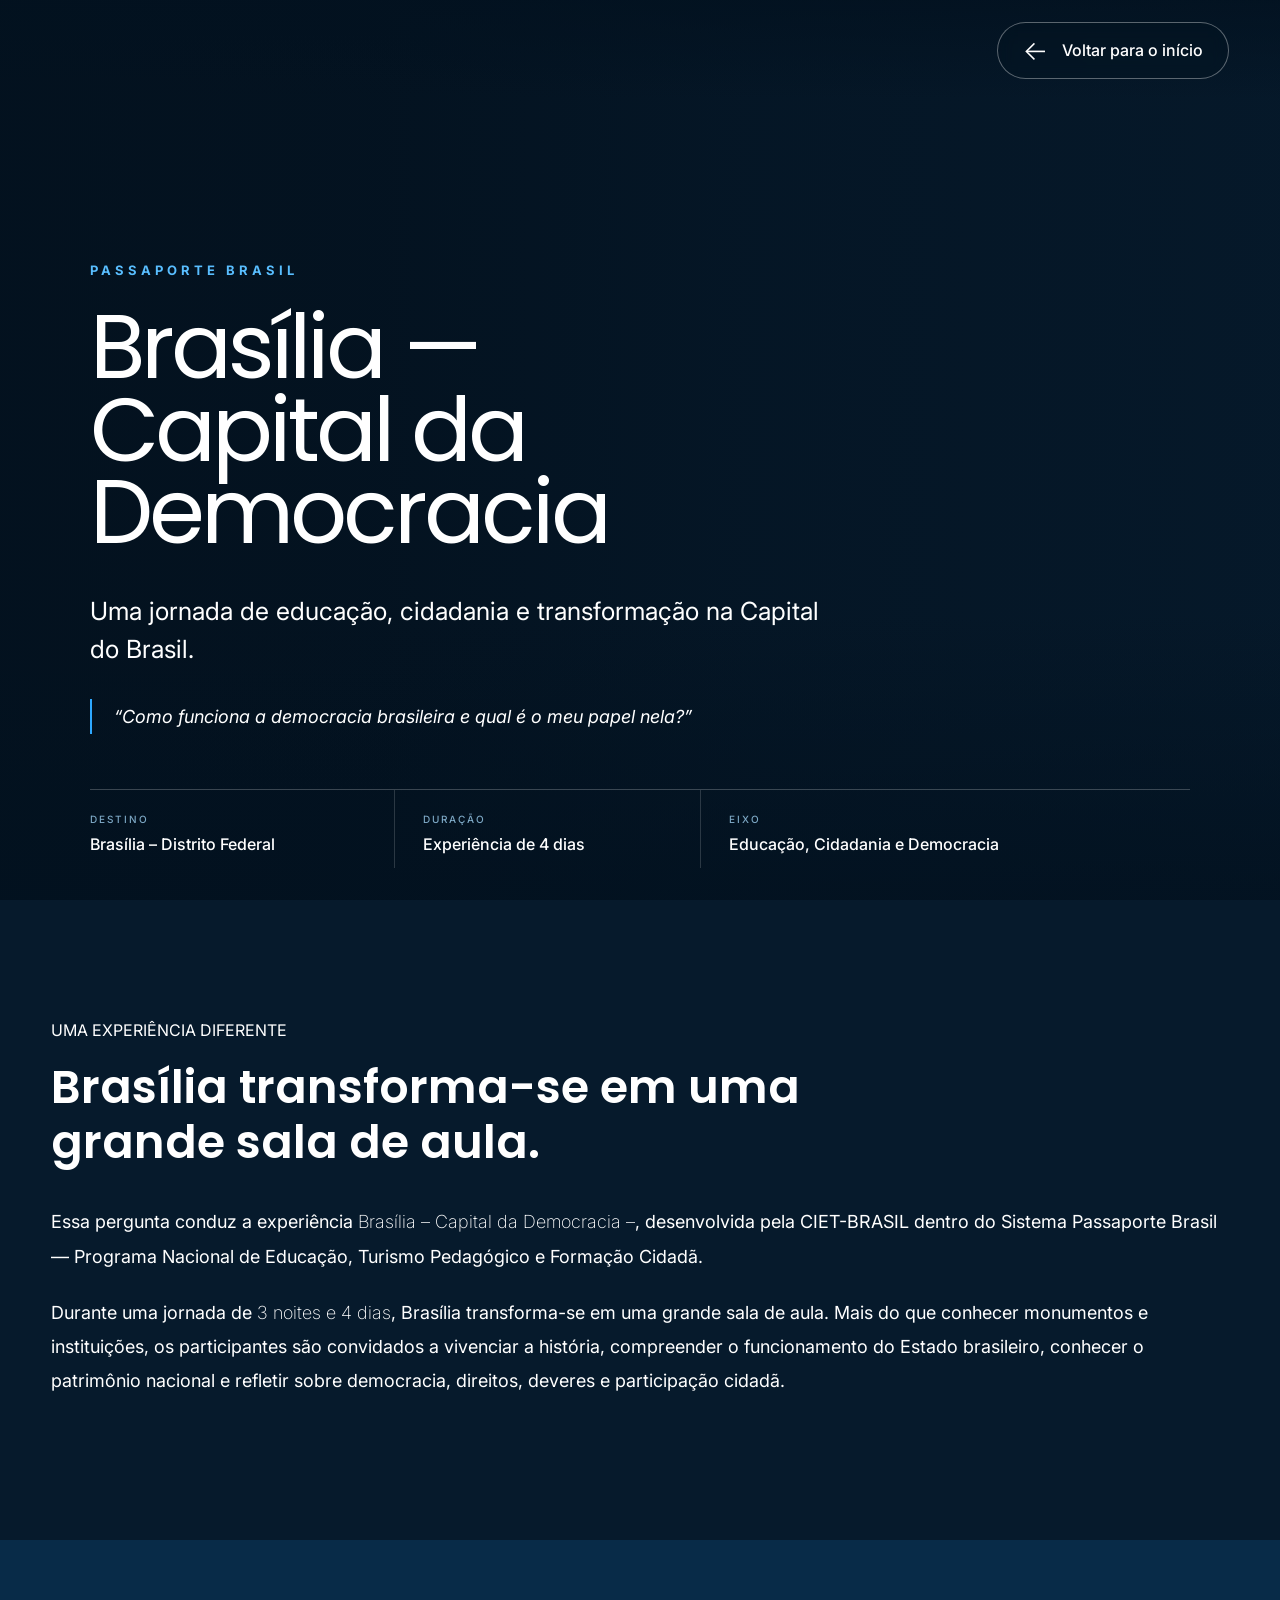
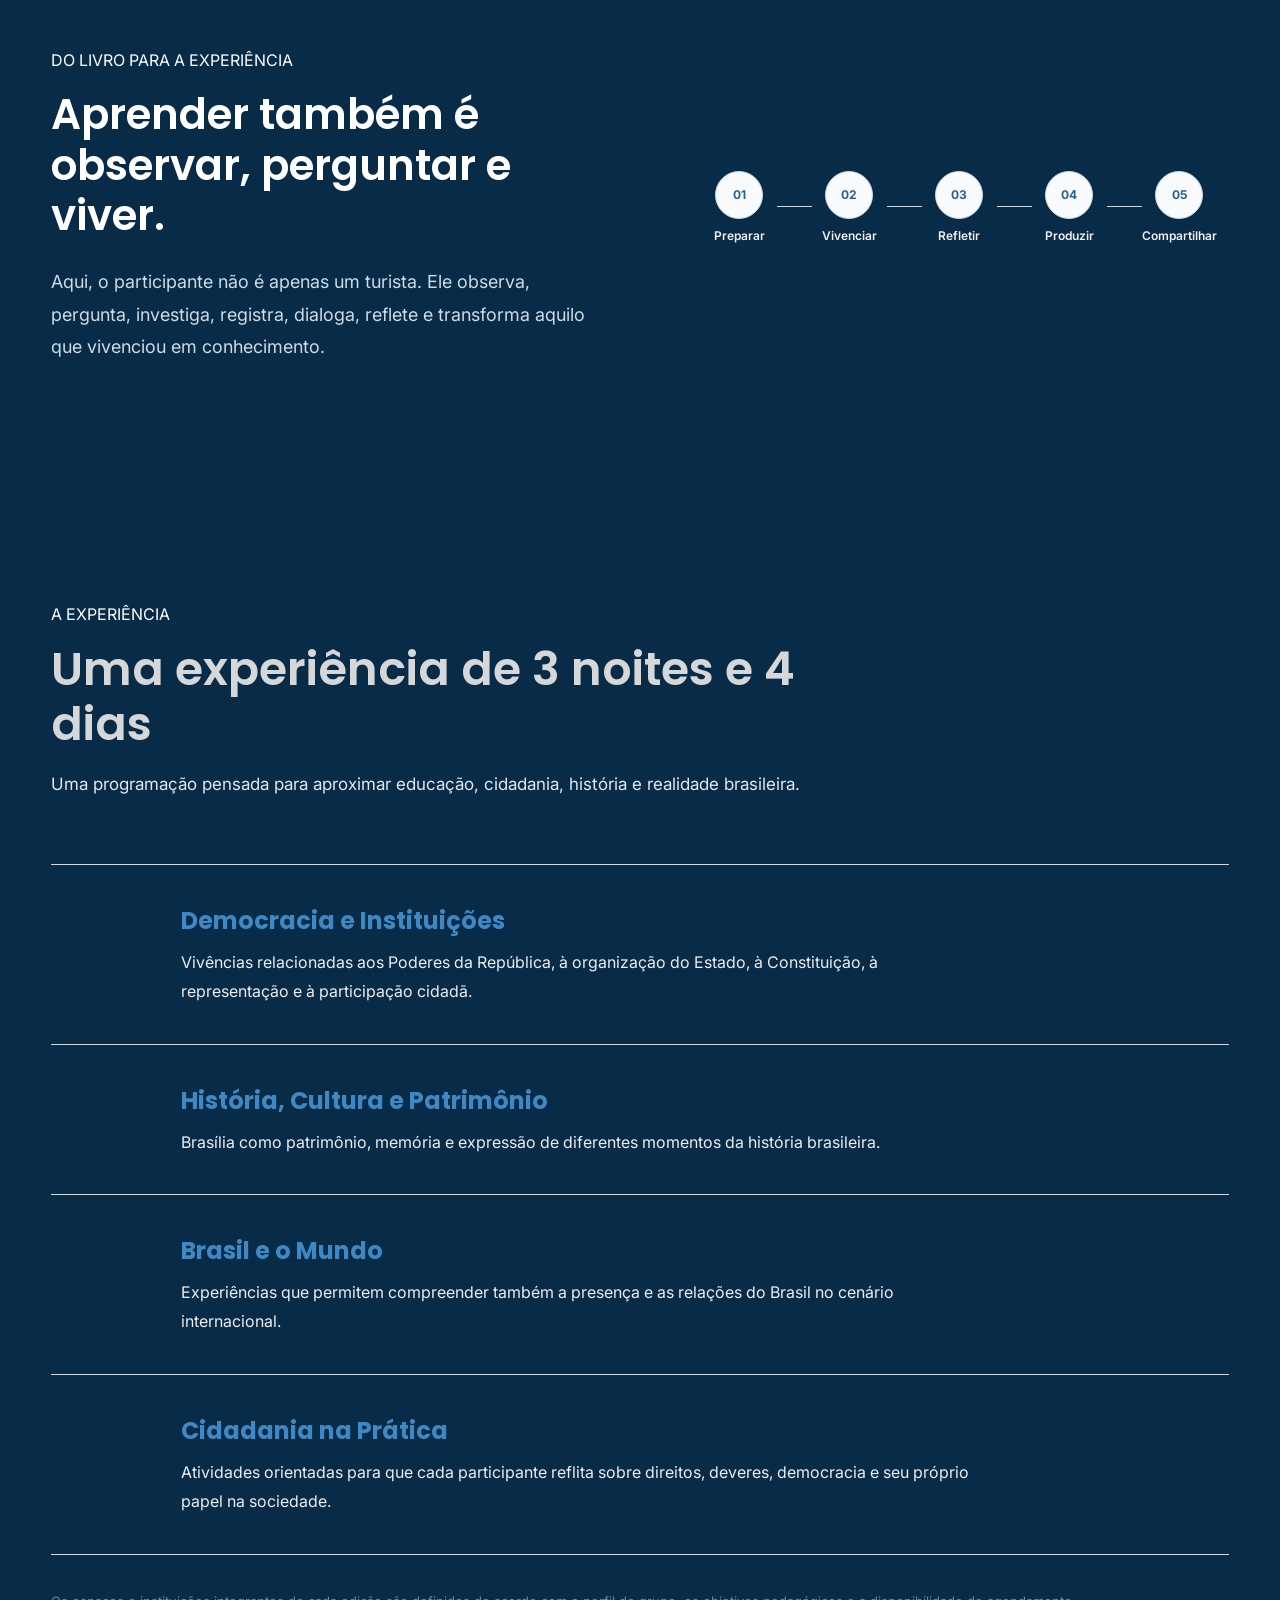
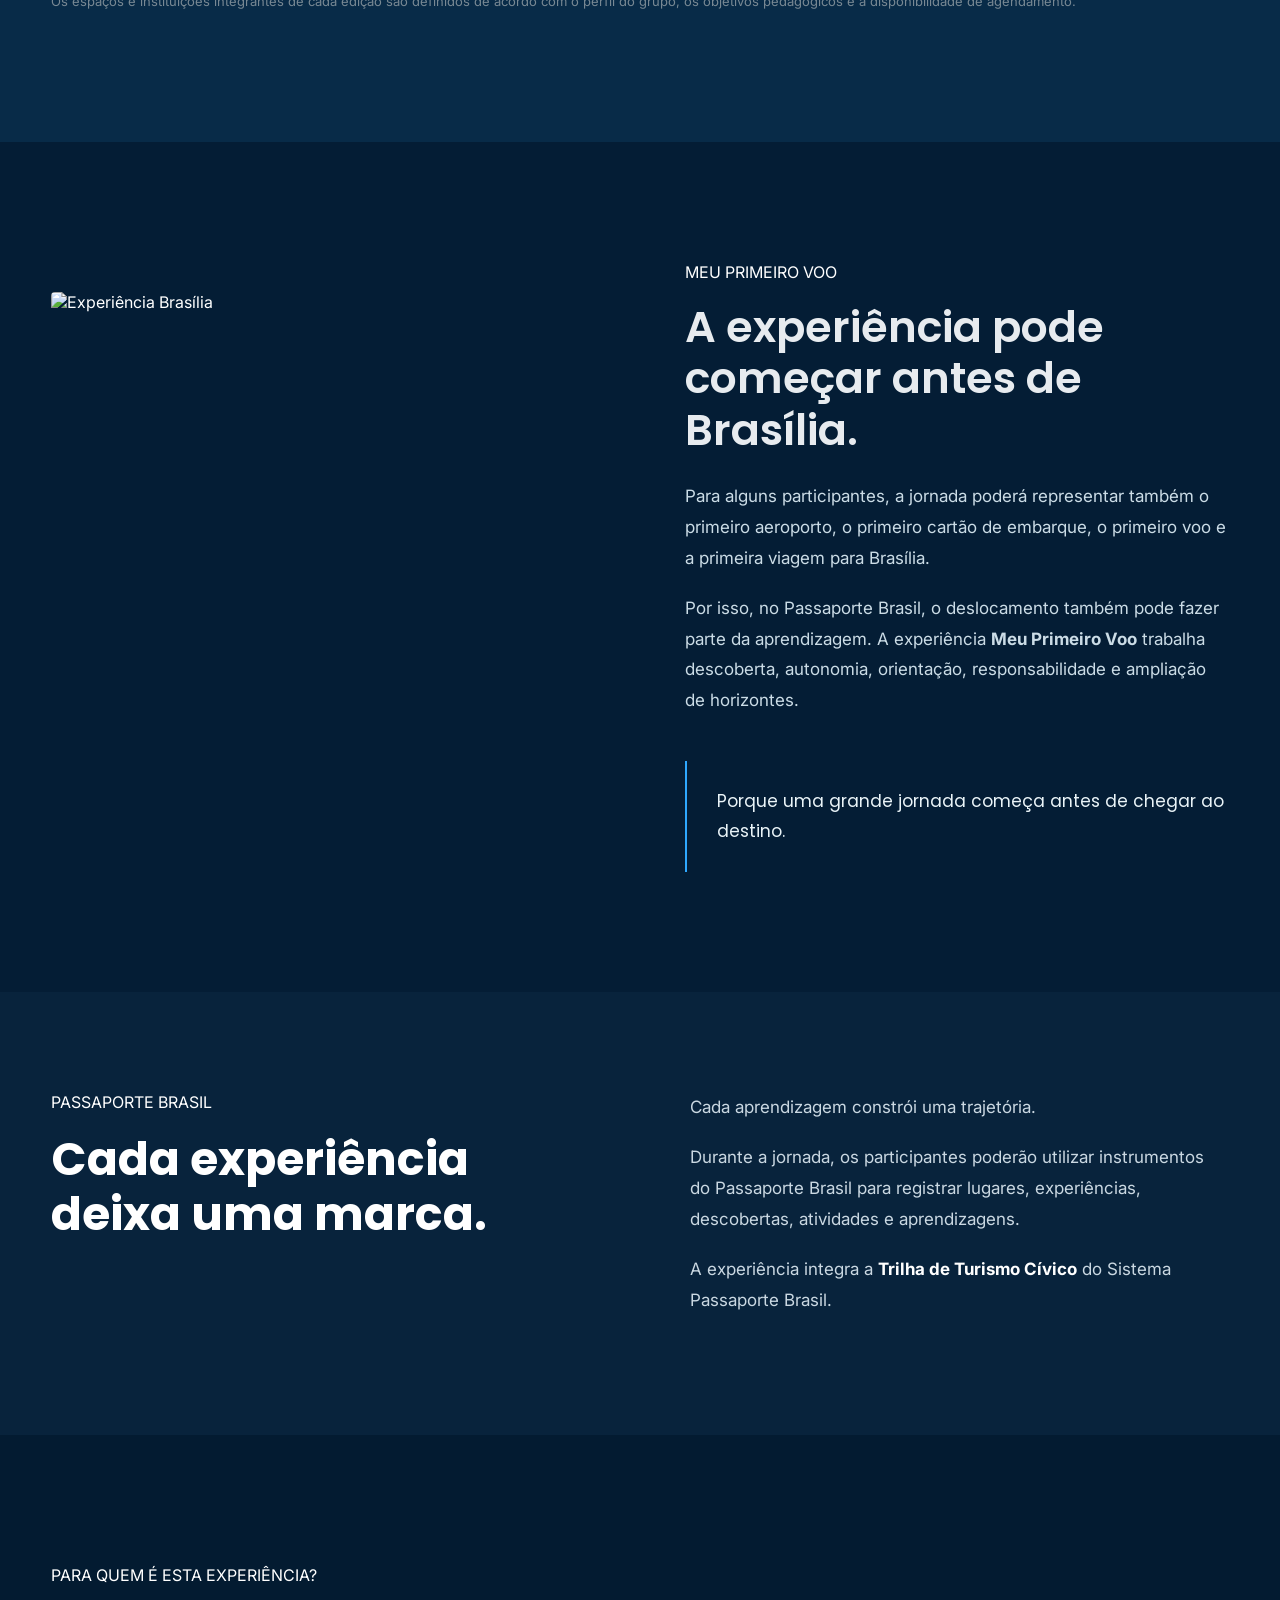
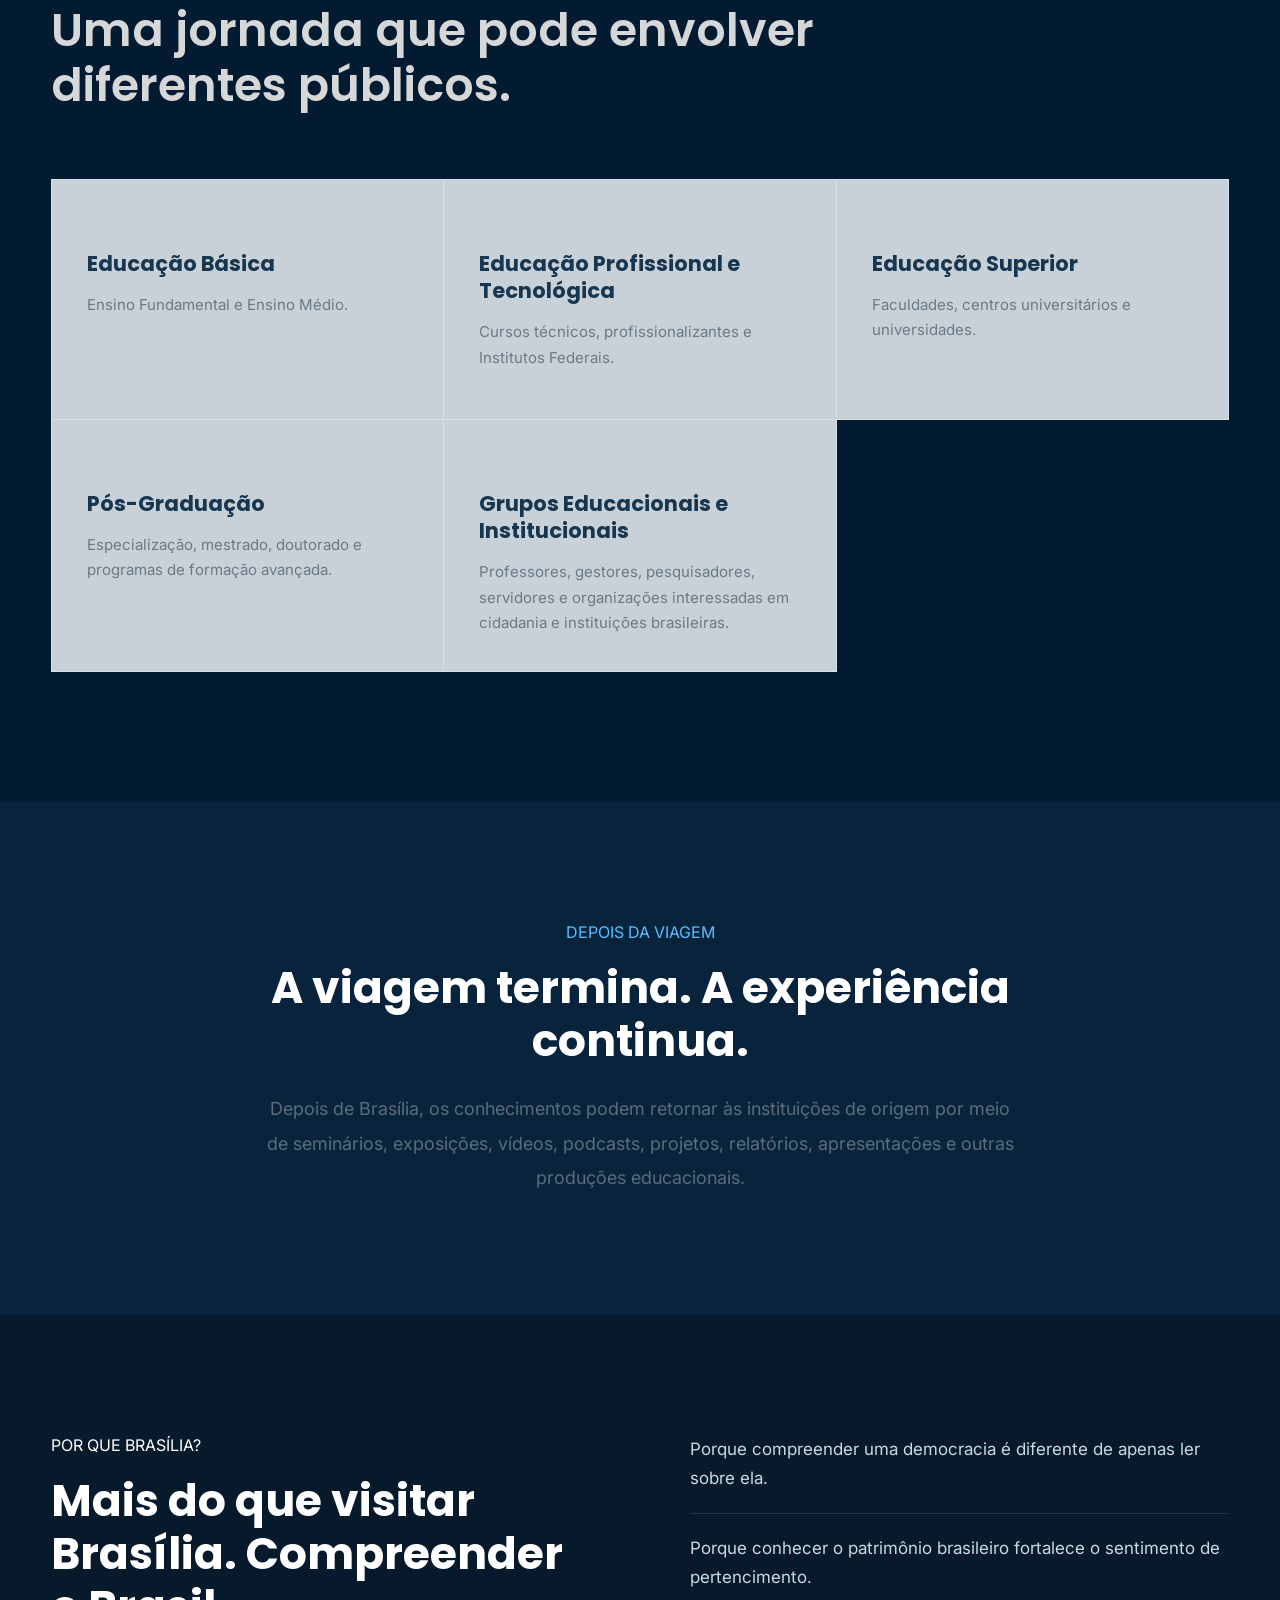
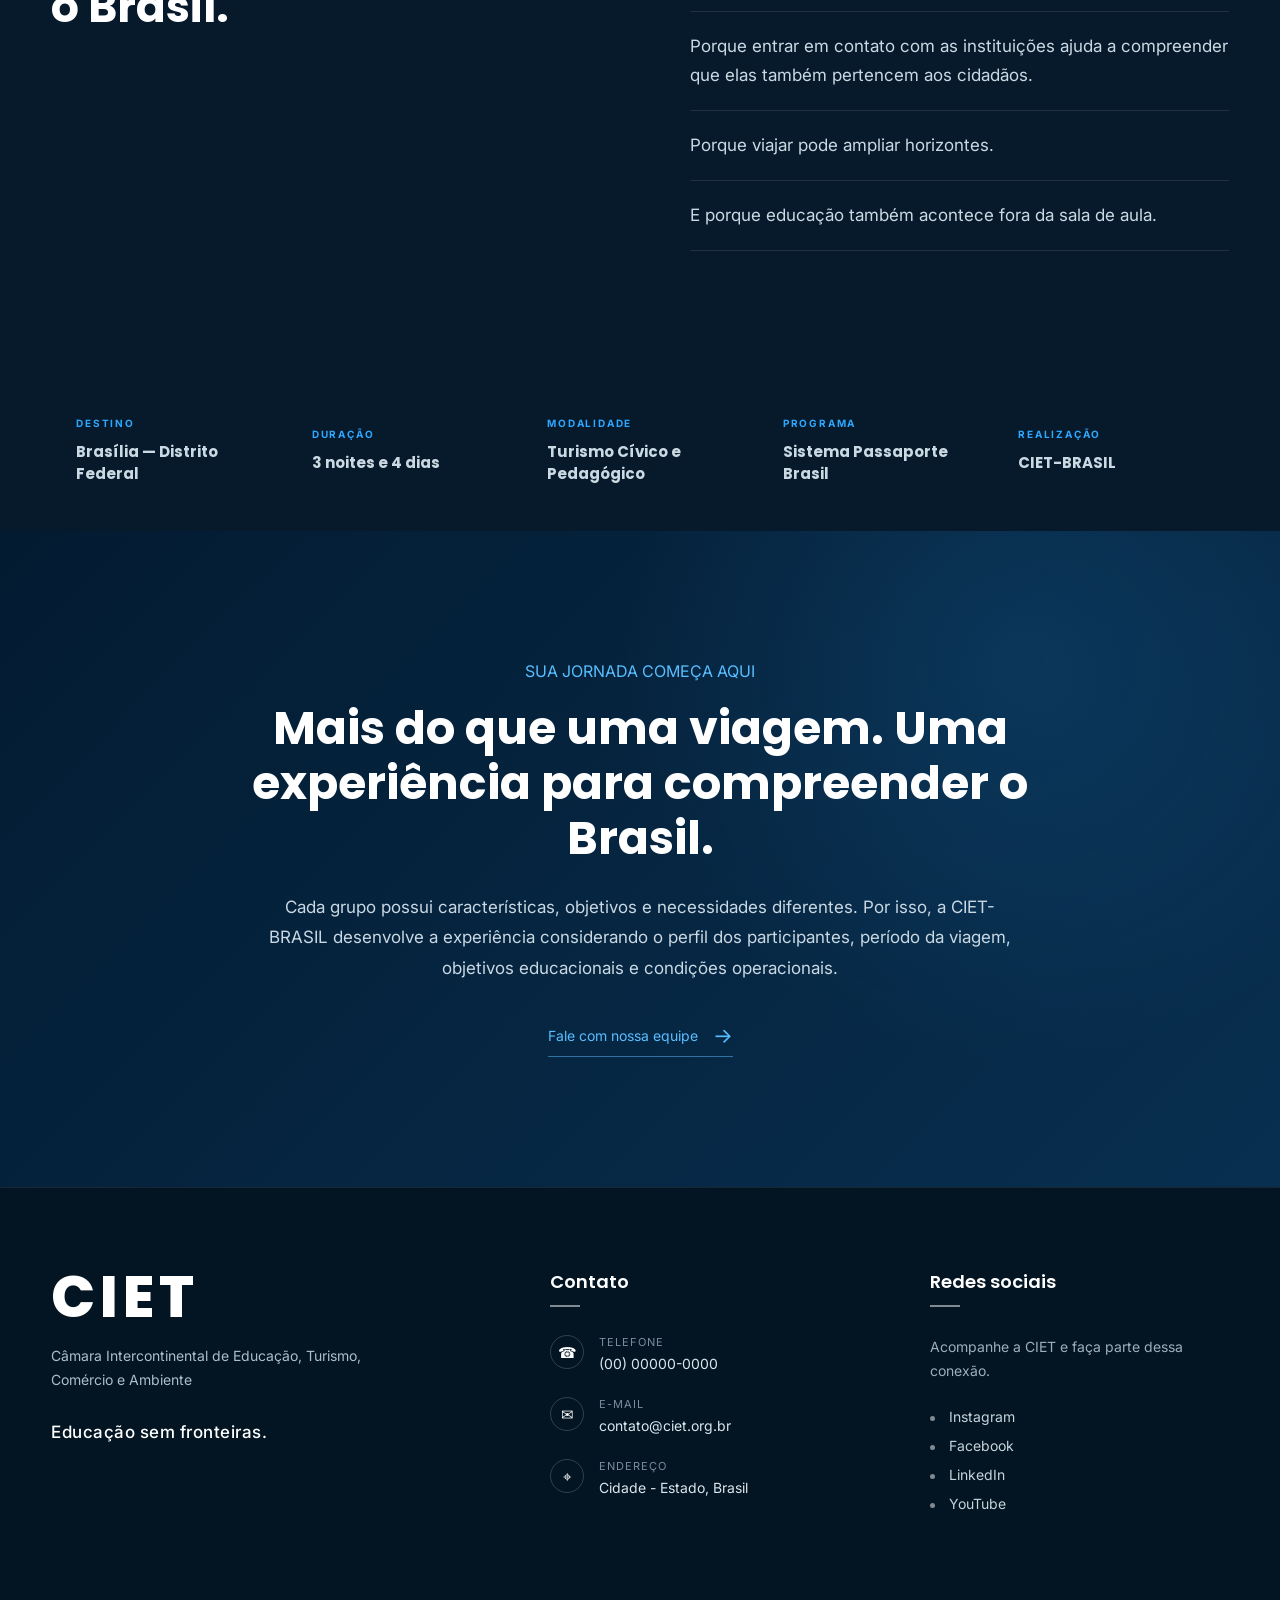
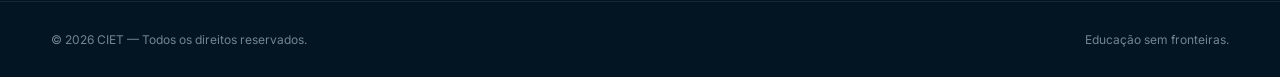
==== commit fb36bf31: "Add files via upload" ====
--- a/programa_brasilia.html
+++ b/programa_brasilia.html
@@ -32,6 +32,8 @@
     <link rel="stylesheet"
         href="programa-brasilia.css">
 
+        <link rel="stylesheet"
+        href="programa-argentina.css">
 
 </head>
 
--- a/programa-argentina.css
+++ b/programa-argentina.css
@@ -0,0 +1,2522 @@
+/*==================================================*
+
+* CIETCAB
+* PROGRAMA ARGENTINA
+* DESIGN EDITORIAL / INSTITUCIONAL
+  *==================================================*/
+
+/*==================================================
+RESET
+==================================================*/
+
+*{
+margin:0;
+padding:0;
+box-sizing:border-box;
+}
+
+html{
+scroll-behavior:smooth;
+}
+
+body{
+
+ 
+font-family:'Inter',sans-serif;
+
+background:#031b31;
+
+color:#fff;
+
+overflow-x:hidden;
+ 
+
+}
+
+a{
+text-decoration:none;
+color:inherit;
+}
+
+img{
+display:block;
+max-width:100%;
+}
+
+.container{
+
+ 
+width:min(92%,1300px);
+
+margin:auto;
+ 
+
+}
+
+/*==================================================
+VARIÁVEIS
+==================================================*/
+
+:root{
+
+ 
+--azul1:#041d35;
+--azul2:#082b48;
+--azul3:#0B4E88;
+--azulGlow:#2EA8FF;
+
+--branco:#fff;
+--cinza:#d8e4ef;
+
+--linha:rgba(255,255,255,.12);
+
+--texto:#d8e5ef;
+--textoFraco:#91a6b5;
+ 
+
+}
+
+/*==================================================
+HEADER
+==================================================*/
+
+.programaHeader{
+
+ 
+position:fixed;
+
+top:0;
+left:0;
+
+width:100%;
+
+height:95px;
+
+z-index:1000;
+
+transition:.4s;
+ 
+
+}
+
+.programaHeader.scrolled{
+
+ 
+background:
+    rgba(3,20,35,.93);
+
+box-shadow:
+    0 15px 35px rgba(0,0,0,.25);
+
+backdrop-filter:blur(12px);
+ 
+
+}
+
+.headerContainer{
+
+ 
+height:100%;
+
+display:flex;
+
+align-items:center;
+
+justify-content:space-between;
+ 
+
+}
+
+.programaLogo img{
+
+ 
+width:76px;
+ 
+
+}
+
+.btnVoltar{
+
+ 
+display:flex;
+
+align-items:center;
+
+gap:11px;
+
+color:#fff;
+
+font-size:14px;
+
+padding:11px 19px;
+
+border:
+    1px solid
+    rgba(255,255,255,.25);
+
+border-radius:40px;
+
+background:
+    rgba(3,27,49,.25);
+
+transition:.35s;
+ 
+
+}
+
+.btnVoltar span{
+
+ 
+font-size:21px;
+
+line-height:1;
+ 
+
+}
+
+.btnVoltar:hover{
+
+ 
+background:#fff;
+
+color:#031b31;
+
+transform:translateX(-4px);
+ 
+
+}
+
+/*==================================================
+ABERTURA
+==================================================*/
+
+.abertura{
+
+ 
+min-height:860px;
+
+position:relative;
+
+display:flex;
+
+align-items:flex-end;
+
+overflow:hidden;
+
+background:#031522;
+ 
+
+}
+
+.aberturaImagem{
+
+ 
+position:absolute;
+
+inset:0;
+ 
+
+}
+
+.aberturaImagem img{
+
+ 
+width:100%;
+
+height:100%;
+
+object-fit:cover;
+
+object-position:center;
+
+transform:scale(1.03);
+ 
+
+}
+
+.aberturaOverlay{
+
+ 
+position:absolute;
+
+inset:0;
+
+background:
+
+    linear-gradient(
+        90deg,
+        rgba(3,18,31,.96) 0%,
+        rgba(3,18,31,.84) 34%,
+        rgba(3,18,31,.35) 70%,
+        rgba(3,18,31,.62) 100%
+    );
+ 
+
+}
+
+.aberturaContainer{
+
+ 
+position:relative;
+
+z-index:2;
+
+padding-bottom:75px;
+ 
+
+}
+
+.aberturaTexto{
+
+ 
+max-width:850px;
+ 
+
+}
+
+.eyebrow{
+
+ 
+display:block;
+
+color:#9bdcff;
+
+font-size:11px;
+
+font-weight:700;
+
+letter-spacing:3px;
+
+line-height:1.5;
+ 
+
+}
+
+.eyebrow.azul{
+
+ 
+color:#59beff;
+ 
+
+}
+
+.abertura h1{
+
+ 
+font-family:'Poppins',sans-serif;
+
+font-size:78px;
+
+line-height:1.04;
+
+font-weight:500;
+
+margin:20px 0 25px;
+
+letter-spacing:-2px;
+ 
+
+}
+
+.abertura h1 em{
+
+ 
+display:block;
+
+color:#59beff;
+
+font-style:normal;
+
+font-weight:600;
+ 
+
+}
+
+.subtitulo{
+
+ 
+max-width:620px;
+
+color:#e0edf5;
+
+font-size:22px;
+
+line-height:1.65;
+ 
+
+}
+
+.fraseAbertura{
+
+ 
+margin-top:32px;
+
+font-family:'Poppins',sans-serif;
+
+color:#d9e9f3;
+
+font-size:18px;
+
+line-height:1.7;
+ 
+
+}
+
+.fraseAbertura strong{
+
+ 
+color:#79cfff;
+
+font-weight:500;
+ 
+
+}
+
+.aberturaDados{
+
+ 
+margin-top:55px;
+
+padding-top:22px;
+
+border-top:
+    1px solid
+    rgba(255,255,255,.2);
+
+display:flex;
+
+flex-wrap:wrap;
+
+gap:0;
+
+max-width:1000px;
+ 
+
+}
+
+.aberturaDados div{
+
+ 
+padding-right:45px;
+
+margin-right:45px;
+
+border-right:
+    1px solid
+    rgba(255,255,255,.15);
+ 
+
+}
+
+.aberturaDados div:last-child{
+
+ 
+border-right:0;
+ 
+
+}
+
+.aberturaDados span{
+
+ 
+display:block;
+
+color:#8199aa;
+
+text-transform:uppercase;
+
+letter-spacing:1.5px;
+
+font-size:9px;
+
+margin-bottom:7px;
+ 
+
+}
+
+.aberturaDados strong{
+
+ 
+font-size:14px;
+
+font-weight:500;
+
+color:#eef6fa;
+ 
+
+}
+
+/*==================================================
+INTRODUÇÃO
+==================================================*/
+
+.textoIntroducao{
+
+ 
+padding:155px 0;
+
+background:#061a2c;
+ 
+
+}
+
+.introducaoGrid{
+
+ 
+display:grid;
+
+grid-template-columns:
+    .9fr 1.1fr;
+
+gap:110px;
+ 
+
+}
+
+.numeroSecao{
+
+ 
+display:block;
+
+color:#4bb7ff;
+
+font-family:'Poppins',sans-serif;
+
+font-size:13px;
+
+font-weight:600;
+
+margin-bottom:22px;
+
+letter-spacing:2px;
+ 
+
+}
+
+.introducaoTitulo h2{
+
+ 
+font-family:'Poppins',sans-serif;
+
+font-size:48px;
+
+font-weight:500;
+
+line-height:1.2;
+
+margin-top:18px;
+
+max-width:500px;
+ 
+
+}
+
+.introducaoConteudo{
+
+ 
+padding-top:35px;
+ 
+
+}
+
+.introducaoConteudo p{
+
+ 
+color:var(--texto);
+
+font-size:18px;
+
+line-height:1.9;
+
+margin-bottom:28px;
+
+max-width:760px;
+ 
+
+}
+
+.introducaoConteudo .textoGrande{
+
+ 
+font-size:21px;
+
+color:#edf5f9;
+ 
+
+}
+
+.introducaoConteudo strong{
+
+ 
+color:#fff;
+ 
+
+}
+
+blockquote{
+
+ 
+margin-top:45px;
+
+padding:25px 0 25px 30px;
+
+border-left:
+    2px solid
+    #2EA8FF;
+
+color:#eaf4f8;
+
+font-family:'Poppins',sans-serif;
+
+font-size:17px;
+
+line-height:1.8;
+
+max-width:700px;
+ 
+
+}
+
+/*==================================================
+SEMANA
+==================================================*/
+
+.semana{
+
+ 
+padding:150px 0;
+
+background:#08233c;
+ 
+
+}
+
+.cabecalhoSecao{
+
+ 
+display:grid;
+
+grid-template-columns:90px 1fr;
+
+gap:35px;
+
+align-items:start;
+
+margin-bottom:70px;
+ 
+
+}
+
+.cabecalhoSecao .numeroSecao{
+
+ 
+padding-top:5px;
+ 
+
+}
+
+.cabecalhoSecao h2{
+
+ 
+font-family:'Poppins',sans-serif;
+
+font-size:53px;
+
+line-height:1.17;
+
+font-weight:500;
+
+margin-top:18px;
+ 
+
+}
+
+.semanaIntro{
+
+ 
+max-width:850px;
+
+margin-left:125px;
+
+margin-bottom:95px;
+
+display:grid;
+
+grid-template-columns:1fr 1fr;
+
+gap:50px;
+ 
+
+}
+
+.semanaIntro p{
+
+ 
+color:#cbdce6;
+
+font-size:17px;
+
+line-height:1.85;
+ 
+
+}
+
+/*==================================================
+DIAS
+==================================================*/
+
+.dia{
+
+ 
+display:grid;
+
+grid-template-columns:
+    1fr 1fr;
+
+min-height:520px;
+
+margin-bottom:110px;
+
+opacity:0;
+
+transform:translateY(45px);
+
+transition:
+    opacity .8s ease,
+    transform .8s ease;
+ 
+
+}
+
+.dia.visivel{
+
+ 
+opacity:1;
+
+transform:translateY(0);
+ 
+
+}
+
+.diaImagem{
+
+ 
+overflow:hidden;
+ 
+
+}
+
+.diaImagem img{
+
+ 
+width:100%;
+
+height:100%;
+
+min-height:520px;
+
+object-fit:cover;
+
+filter:saturate(.85);
+
+transition:.8s;
+ 
+
+}
+
+.dia:hover .diaImagem img{
+
+ 
+transform:scale(1.03);
+ 
+
+}
+
+.diaTexto{
+
+ 
+padding:60px 70px;
+
+background:#061a2c;
+
+display:flex;
+
+justify-content:center;
+
+flex-direction:column;
+ 
+
+}
+
+.diaLabel{
+
+ 
+color:#59beff;
+
+font-size:10px;
+
+font-weight:700;
+
+letter-spacing:2.5px;
+ 
+
+}
+
+.diaTexto h3,
+.imersaoCabecalho h3{
+
+ 
+font-family:'Poppins',sans-serif;
+
+font-size:38px;
+
+line-height:1.2;
+
+font-weight:500;
+
+margin:17px 0 25px;
+ 
+
+}
+
+.diaTexto p{
+
+ 
+color:#cbdce6;
+
+font-size:16px;
+
+line-height:1.85;
+
+margin-bottom:20px;
+ 
+
+}
+
+.fraseDia{
+
+ 
+color:#fff !important;
+
+font-family:'Poppins',sans-serif;
+
+font-size:15px !important;
+
+margin-top:15px;
+ 
+
+}
+
+/*==================================================
+IMERSÃO ACADÊMICA
+==================================================*/
+
+.imersaoAcademica{
+
+ 
+border-top:
+    1px solid
+    var(--linha);
+
+border-bottom:
+    1px solid
+    var(--linha);
+
+padding:85px 0 0;
+
+margin-bottom:110px;
+
+opacity:0;
+
+transform:translateY(45px);
+
+transition:
+    opacity .8s ease,
+    transform .8s ease;
+ 
+
+}
+
+.imersaoAcademica.visivel{
+
+ 
+opacity:1;
+
+transform:translateY(0);
+ 
+
+}
+
+.imersaoCabecalho{
+
+ 
+max-width:800px;
+
+margin-bottom:55px;
+ 
+
+}
+
+.imersaoCabecalho p{
+
+ 
+color:#cbdce6;
+
+font-size:17px;
+
+line-height:1.85;
+
+max-width:850px;
+
+margin-bottom:15px;
+ 
+
+}
+
+.atividades{
+
+ 
+border-top:
+    1px solid
+    var(--linha);
+ 
+
+}
+
+.atividadeLinha{
+
+ 
+display:grid;
+
+grid-template-columns:90px 1fr;
+
+gap:25px;
+
+padding:34px 0;
+
+border-bottom:
+    1px solid
+    var(--linha);
+ 
+
+}
+
+.atividadeLinha > span{
+
+ 
+color:#2EA8FF;
+
+font-family:'Poppins',sans-serif;
+
+font-size:13px;
+
+padding-top:3px;
+ 
+
+}
+
+.atividadeLinha h4{
+
+ 
+font-family:'Poppins',sans-serif;
+
+font-size:21px;
+
+font-weight:500;
+
+margin-bottom:9px;
+ 
+
+}
+
+.atividadeLinha p{
+
+ 
+max-width:800px;
+
+color:#aebfcb;
+
+font-size:15px;
+
+line-height:1.75;
+ 
+
+}
+
+/*==================================================
+EIXOS
+==================================================*/
+
+.eixos{
+
+ 
+padding:155px 0;
+
+background:#061a2c;
+ 
+
+}
+
+.eixosGrid{
+
+ 
+display:grid;
+
+grid-template-columns:
+    .85fr 1.15fr;
+
+gap:100px;
+ 
+
+}
+
+.eixosTitulo h2{
+
+ 
+font-family:'Poppins',sans-serif;
+
+font-size:50px;
+
+line-height:1.18;
+
+font-weight:500;
+
+max-width:500px;
+
+margin-top:18px;
+ 
+
+}
+
+.eixosConteudo > p{
+
+ 
+color:#d1dfe8;
+
+font-size:18px;
+
+line-height:1.9;
+
+margin-bottom:35px;
+ 
+
+}
+
+.listaEixos{
+
+ 
+display:flex;
+
+flex-wrap:wrap;
+
+border-top:
+    1px solid
+    var(--linha);
+
+margin-bottom:35px;
+ 
+
+}
+
+.listaEixos span{
+
+ 
+padding:16px 22px 16px 0;
+
+margin-right:22px;
+
+color:#e0ebf1;
+
+font-size:14px;
+
+border-bottom:
+    1px solid
+    var(--linha);
+ 
+
+}
+
+.observacao{
+
+ 
+color:#8299a9 !important;
+
+font-size:13px !important;
+ 
+
+}
+
+/*==================================================
+CONEXÃO
+==================================================*/
+
+.conexao{
+
+ 
+padding:150px 0;
+
+background:#08233c;
+ 
+
+}
+
+.conexaoGrid{
+
+ 
+display:grid;
+
+grid-template-columns:
+    1fr 1fr;
+
+gap:90px;
+
+align-items:center;
+ 
+
+}
+
+.conexaoImagem{
+
+ 
+overflow:hidden;
+ 
+
+}
+
+.conexaoImagem img{
+
+ 
+width:100%;
+
+height:620px;
+
+object-fit:cover;
+
+filter:saturate(.8);
+ 
+
+}
+
+.conexaoTexto h2{
+
+ 
+font-family:'Poppins',sans-serif;
+
+font-size:51px;
+
+line-height:1.15;
+
+font-weight:500;
+
+margin:18px 0 30px;
+ 
+
+}
+
+.conexaoTexto p{
+
+ 
+color:#cfdee7;
+
+font-size:17px;
+
+line-height:1.85;
+
+margin-bottom:22px;
+ 
+
+}
+
+.conexaoTexto blockquote{
+
+ 
+margin-top:35px;
+ 
+
+}
+
+/*==================================================
+RETORNO
+==================================================*/
+
+.retorno{
+
+ 
+padding:130px 0;
+
+background:#061a2c;
+ 
+
+}
+
+.retornoGrid{
+
+ 
+display:grid;
+
+grid-template-columns:
+    1fr 1fr;
+
+gap:100px;
+
+align-items:start;
+ 
+
+}
+
+.retorno h2{
+
+ 
+font-family:'Poppins',sans-serif;
+
+font-size:49px;
+
+line-height:1.15;
+
+font-weight:500;
+
+margin-top:18px;
+ 
+
+}
+
+.retornoGrid > div:last-child{
+
+ 
+padding-top:45px;
+ 
+
+}
+
+.retorno p{
+
+ 
+color:#cbdce6;
+
+font-size:17px;
+
+line-height:1.9;
+
+margin-bottom:22px;
+ 
+
+}
+
+/*==================================================
+REFLEXÃO
+==================================================*/
+
+.reflexao{
+
+ 
+padding:170px 0;
+
+text-align:center;
+
+background:
+
+    radial-gradient(
+        circle at center,
+        rgba(46,168,255,.12),
+        transparent 48%
+    ),
+
+    #031522;
+ 
+
+}
+
+.reflexao .container{
+
+ 
+max-width:1050px;
+ 
+
+}
+
+.reflexao h2{
+
+ 
+font-family:'Poppins',sans-serif;
+
+font-size:64px;
+
+line-height:1.1;
+
+font-weight:500;
+
+margin:20px auto 30px;
+ 
+
+}
+
+.reflexao p{
+
+ 
+max-width:750px;
+
+margin:0 auto 15px;
+
+color:#cadce6;
+
+font-size:18px;
+
+line-height:1.85;
+ 
+
+}
+
+.processo{
+
+ 
+display:flex;
+
+align-items:center;
+
+justify-content:center;
+
+flex-wrap:wrap;
+
+gap:17px;
+
+margin-top:70px;
+
+color:#dce9ef;
+ 
+
+}
+
+.processo span{
+
+ 
+font-size:11px;
+
+letter-spacing:1.5px;
+
+color:#8fcfff;
+ 
+
+}
+
+.processo i{
+
+ 
+font-style:normal;
+
+color:#3a9ed5;
+ 
+
+}
+
+/*==================================================
+PÚBLICO
+==================================================*/
+
+.publico{
+
+ 
+padding:150px 0;
+
+background:#08233c;
+ 
+
+}
+
+.publicoLista{
+
+ 
+margin-left:125px;
+
+border-top:
+    1px solid
+    var(--linha);
+
+opacity:0;
+
+transform:translateY(45px);
+
+transition:
+    opacity .8s ease,
+    transform .8s ease;
+ 
+
+}
+
+.publicoLista.visivel{
+
+ 
+opacity:1;
+
+transform:translateY(0);
+ 
+
+}
+
+.publicoLista > div{
+
+ 
+display:grid;
+
+grid-template-columns:70px 1fr;
+
+gap:35px;
+
+padding:32px 0;
+
+border-bottom:
+    1px solid
+    var(--linha);
+ 
+
+}
+
+.publicoLista > div > span{
+
+ 
+color:#2EA8FF;
+
+font-family:'Poppins',sans-serif;
+
+font-size:12px;
+ 
+
+}
+
+.publicoLista h3{
+
+ 
+font-family:'Poppins',sans-serif;
+
+font-size:21px;
+
+font-weight:500;
+
+margin-bottom:8px;
+ 
+
+}
+
+.publicoLista p{
+
+ 
+color:#aebfcb;
+
+font-size:15px;
+
+line-height:1.7;
+ 
+
+}
+
+/*==================================================
+POR QUE ARGENTINA
+==================================================*/
+
+.porQue{
+
+ 
+min-height:720px;
+
+position:relative;
+
+display:flex;
+
+align-items:center;
+
+overflow:hidden;
+
+background:#031522;
+ 
+
+}
+
+.porQueImagem{
+
+ 
+position:absolute;
+
+left:0;
+
+top:0;
+
+width:52%;
+
+height:100%;
+ 
+
+}
+
+.porQueImagem img{
+
+ 
+width:100%;
+
+height:100%;
+
+object-fit:cover;
+
+filter:saturate(.75);
+ 
+
+}
+
+.porQueImagem::after{
+
+ 
+content:"";
+
+position:absolute;
+
+inset:0;
+
+background:
+    linear-gradient(
+        90deg,
+        transparent 55%,
+        #031522 100%
+    );
+ 
+
+}
+
+.porQueTexto{
+
+ 
+position:relative;
+
+z-index:2;
+
+width:48%;
+
+margin-left:auto;
+
+padding:100px 7% 100px 5%;
+ 
+
+}
+
+.porQueTexto h2{
+
+ 
+font-family:'Poppins',sans-serif;
+
+font-size:48px;
+
+line-height:1.18;
+
+font-weight:500;
+
+margin:18px 0 30px;
+ 
+
+}
+
+.porQueTexto p{
+
+ 
+color:#ccdce5;
+
+font-size:16px;
+
+line-height:1.85;
+
+margin-bottom:20px;
+ 
+
+}
+
+/*==================================================
+PERSONALIZADA
+==================================================*/
+
+.personalizada{
+
+ 
+padding:150px 0;
+
+background:#061a2c;
+ 
+
+}
+
+.personalizadaGrid{
+
+ 
+display:grid;
+
+grid-template-columns:
+    .9fr 1.1fr;
+
+gap:110px;
+ 
+
+}
+
+.personalizadaTitulo h2{
+
+ 
+font-family:'Poppins',sans-serif;
+
+font-size:49px;
+
+line-height:1.17;
+
+font-weight:500;
+
+max-width:500px;
+
+margin-top:18px;
+ 
+
+}
+
+.personalizadaTexto{
+
+ 
+padding-top:35px;
+ 
+
+}
+
+.personalizadaTexto > p{
+
+ 
+color:#cfdee7;
+
+font-size:17px;
+
+line-height:1.9;
+
+margin-bottom:22px;
+ 
+
+}
+
+.detalhes{
+
+ 
+display:grid;
+
+grid-template-columns:1fr 1fr;
+
+margin-top:40px;
+
+border-top:
+    1px solid
+    var(--linha);
+ 
+
+}
+
+.detalhes span{
+
+ 
+padding:17px 20px 17px 0;
+
+color:#dce8ee;
+
+font-size:13px;
+
+border-bottom:
+    1px solid
+    var(--linha);
+ 
+
+}
+
+/*==================================================
+RESUMO
+==================================================*/
+
+.resumo{
+
+ 
+padding:140px 0;
+
+background:#08233c;
+ 
+
+}
+
+.resumoCabecalho{
+
+ 
+margin-left:125px;
+
+margin-bottom:65px;
+ 
+
+}
+
+.resumoCabecalho h2{
+
+ 
+font-family:'Poppins',sans-serif;
+
+font-size:49px;
+
+line-height:1.2;
+
+font-weight:500;
+
+margin-top:18px;
+
+}
+
+.resumoTabela{
+
+
+margin-left:125px;
+
+border-top:
+    1px solid
+    var(--linha);
+
+opacity:0;
+
+transform:translateY(40px);
+
+transition:
+    opacity .8s ease,
+    transform .8s ease;
+ 
+
+}
+
+.resumoTabela.visivel{
+
+ 
+opacity:1;
+
+transform:translateY(0);
+ 
+
+}
+
+.resumoTabela > div{
+
+ 
+display:grid;
+
+grid-template-columns:
+    280px 1fr;
+
+gap:40px;
+
+padding:23px 0;
+
+border-bottom:
+    1px solid
+    var(--linha);
+
+
+}
+
+.resumoTabela span{
+
+
+color:#8198a8;
+
+text-transform:uppercase;
+
+letter-spacing:1.2px;
+
+font-size:9px;
+ 
+
+}
+
+.resumoTabela strong{
+
+ 
+color:#e2edf2;
+
+font-size:14px;
+
+font-weight:500;
+ 
+
+}
+
+/*==================================================
+CTA
+==================================================*/
+
+.ctaPrograma{
+
+ 
+padding:160px 0;
+
+text-align:center;
+
+background:
+
+    radial-gradient(
+        circle at 50% 35%,
+        rgba(46,168,255,.14),
+        transparent 48%
+    ),
+
+    #031522;
+ 
+
+}
+
+.ctaPrograma .container{
+
+ 
+max-width:900px;
+ 
+
+}
+
+.ctaPrograma h2{
+
+ 
+font-family:'Poppins',sans-serif;
+
+font-size:58px;
+
+line-height:1.12;
+
+font-weight:500;
+
+margin:20px 0 28px;
+ 
+
+}
+
+.ctaFrase{
+
+ 
+color:#d9e8ef;
+
+font-family:'Poppins',sans-serif;
+
+font-size:20px;
+ 
+
+}
+
+.ctaTexto{
+
+ 
+max-width:650px;
+
+margin:25px auto 40px;
+
+color:#8fa6b5;
+
+font-size:15px;
+
+line-height:1.8;
+ 
+
+}
+
+.ctaLink{
+
+ 
+display:inline-flex;
+
+align-items:center;
+
+gap:15px;
+
+color:#59beff;
+
+border-bottom:
+    1px solid
+    rgba(89,190,255,.5);
+
+padding-bottom:8px;
+
+font-size:14px;
+
+transition:.35s;
+ 
+
+}
+
+.ctaLink span{
+
+ 
+font-size:21px;
+
+transition:.35s;
+ 
+
+}
+
+.ctaLink:hover{
+
+ 
+color:#fff;
+ 
+
+}
+
+.ctaLink:hover span{
+
+ 
+transform:translateX(6px);
+ 
+
+}
+
+/*==================================================
+FOOTER
+==================================================*/
+
+.footer{
+
+ 
+background:#031522;
+
+color:#fff;
+
+border-top:
+    1px solid
+    rgba(255,255,255,.08);
+ 
+
+}
+
+.footerContent{
+
+ 
+min-height:360px;
+
+padding:80px 0;
+
+display:grid;
+
+grid-template-columns:
+    1.4fr 1fr 1fr;
+
+gap:80px;
+
+align-items:start;
+ 
+
+}
+
+.footerBrand h2{
+
+ 
+font-family:'Poppins',sans-serif;
+
+font-size:58px;
+
+font-weight:800;
+
+letter-spacing:5px;
+
+line-height:1;
+
+margin-bottom:18px;
+ 
+
+}
+
+.footerBrand span{
+
+ 
+display:block;
+
+max-width:360px;
+
+color:#aebdca;
+
+font-size:14px;
+
+line-height:24px;
+ 
+
+}
+
+.footerBrand p{
+
+ 
+margin-top:30px;
+
+color:#fff;
+
+font-size:17px;
+
+font-weight:500;
+
+letter-spacing:.5px;
+ 
+
+}
+
+.footerColumn h3{
+
+ 
+font-family:'Poppins',sans-serif;
+
+font-size:18px;
+
+margin-bottom:28px;
+
+font-weight:600;
+ 
+
+}
+
+.footerColumn h3::after{
+
+ 
+content:"";
+
+display:block;
+
+width:30px;
+
+height:2px;
+
+background:#fff;
+
+margin-top:10px;
+
+opacity:.5;
+ 
+
+}
+
+.contactItem{
+
+ 
+display:flex;
+
+align-items:flex-start;
+
+gap:15px;
+
+margin-bottom:22px;
+ 
+
+}
+
+.contactIcon{
+
+ 
+width:34px;
+
+height:34px;
+
+min-width:34px;
+
+display:flex;
+
+align-items:center;
+
+justify-content:center;
+
+border:
+    1px solid
+    rgba(255,255,255,.18);
+
+border-radius:50%;
+
+color:#fff;
+
+font-size:15px;
+ 
+
+}
+
+.contactItem small{
+
+ 
+display:block;
+
+color:#788d9d;
+
+font-size:11px;
+
+text-transform:uppercase;
+
+letter-spacing:1px;
+
+margin-bottom:4px;
+ 
+
+}
+
+.contactItem a,
+.contactItem p{
+
+ 
+color:#dce6ed;
+
+font-size:14px;
+
+line-height:22px;
+
+transition:.3s;
+ 
+
+}
+
+.contactItem a:hover{
+
+ 
+color:#fff;
+ 
+
+}
+
+.socialColumn > p{
+
+ 
+color:#9eafbc;
+
+font-size:14px;
+
+line-height:24px;
+
+max-width:280px;
+
+margin-bottom:25px;
+ 
+
+}
+
+.socialLinks{
+
+ 
+display:flex;
+
+flex-direction:column;
+
+gap:12px;
+ 
+
+}
+
+.socialLinks a{
+
+ 
+width:max-content;
+
+color:#c8d4dc;
+
+font-size:14px;
+
+transition:.3s;
+
+position:relative;
+ 
+
+}
+
+.socialLinks a::before{
+
+ 
+content:"";
+
+display:inline-block;
+
+width:5px;
+
+height:5px;
+
+border-radius:50%;
+
+background:#fff;
+
+margin-right:10px;
+
+vertical-align:middle;
+
+opacity:.5;
+
+transition:.3s;
+ 
+
+}
+
+.socialLinks a:hover{
+
+ 
+color:#fff;
+
+transform:translateX(5px);
+ 
+
+}
+
+.socialLinks a:hover::before{
+
+ 
+opacity:1;
+ 
+
+}
+
+.footerBottom{
+
+ 
+border-top:
+    1px solid
+    rgba(255,255,255,.08);
+ 
+
+}
+
+.footerBottom .container{
+
+ 
+min-height:75px;
+
+display:flex;
+
+align-items:center;
+
+justify-content:space-between;
+
+gap:20px;
+ 
+
+}
+
+.footerBottom p,
+.footerBottom span{
+
+ 
+color:#718593;
+
+font-size:12px;
+ 
+
+}
+
+/*==================================================
+RESPONSIVO
+==================================================*/
+
+@media(max-width:1000px){
+
+ 
+.abertura h1{
+    font-size:62px;
+}
+
+.introducaoGrid,
+.eixosGrid,
+.retornoGrid,
+.personalizadaGrid{
+    grid-template-columns:1fr;
+    gap:50px;
+}
+
+.semanaIntro{
+    margin-left:0;
+}
+
+.publicoLista,
+.resumoTabela,
+.resumoCabecalho{
+    margin-left:0;
+}
+
+.conexaoGrid{
+    gap:50px;
+}
+
+.porQueImagem{
+    width:45%;
+}
+
+.porQueTexto{
+    width:55%;
+}
+
+.porQueTexto h2{
+    font-size:40px;
+}
+
+.footerContent{
+    grid-template-columns:
+        1fr 1fr;
+    gap:50px;
+}
+
+.footerBrand{
+    grid-column:1 / -1;
+}
+ 
+
+}
+
+@media(max-width:700px){
+
+ 
+.programaHeader{
+    height:80px;
+}
+
+.programaLogo img{
+    width:58px;
+}
+
+.btnVoltar{
+    padding:10px 14px;
+    font-size:12px;
+}
+
+.abertura{
+    min-height:760px;
+}
+
+.aberturaContainer{
+    padding-bottom:55px;
+}
+
+.abertura h1{
+    font-size:44px;
+    letter-spacing:-1px;
+}
+
+.subtitulo{
+    font-size:18px;
+}
+
+.fraseAbertura{
+    font-size:15px;
+}
+
+.aberturaDados{
+    display:block;
+    margin-top:40px;
+}
+
+.aberturaDados div{
+    padding:
+        15px 0;
+    margin:0;
+    border-right:0;
+    border-bottom:
+        1px solid
+        rgba(255,255,255,.15);
+}
+
+.textoIntroducao,
+.semana,
+.eixos,
+.conexao,
+.retorno,
+.publico,
+.personalizada,
+.resumo{
+    padding:100px 0;
+}
+
+.introducaoTitulo h2,
+.eixosTitulo h2,
+.personalizadaTitulo h2{
+    font-size:36px;
+}
+
+.introducaoConteudo{
+    padding-top:0;
+}
+
+.cabecalhoSecao{
+    grid-template-columns:45px 1fr;
+    gap:15px;
+}
+
+.cabecalhoSecao h2{
+    font-size:36px;
+}
+
+.semanaIntro{
+    grid-template-columns:1fr;
+    gap:15px;
+    margin-bottom:65px;
+}
+
+.dia{
+    grid-template-columns:1fr;
+    margin-bottom:70px;
+}
+
+.diaImagem img{
+    min-height:320px;
+    height:320px;
+}
+
+.diaTexto{
+    padding:40px 25px;
+}
+
+.diaTexto h3,
+.imersaoCabecalho h3{
+    font-size:29px;
+}
+
+.imersaoAcademica{
+    padding-top:55px;
+    margin-bottom:70px;
+}
+
+.atividadeLinha{
+    grid-template-columns:45px 1fr;
+    gap:15px;
+    padding:28px 0;
+}
+
+.conexaoGrid{
+    grid-template-columns:1fr;
+}
+
+.conexaoImagem img{
+    height:380px;
+}
+
+.conexaoTexto h2{
+    font-size:38px;
+}
+
+.retornoGrid > div:last-child{
+    padding-top:0;
+}
+
+.retorno h2{
+    font-size:38px;
+}
+
+.reflexao{
+    padding:110px 0;
+}
+
+.reflexao h2{
+    font-size:43px;
+}
+
+.processo{
+    gap:10px;
+    margin-top:50px;
+}
+
+.processo i{
+    display:none;
+}
+
+.processo span{
+    padding:8px 10px;
+    border:
+        1px solid
+        rgba(255,255,255,.12);
+}
+
+.publicoLista > div{
+    grid-template-columns:40px 1fr;
+    gap:15px;
+}
+
+.porQue{
+    min-height:auto;
+    display:block;
+}
+
+.porQueImagem{
+    position:relative;
+    width:100%;
+    height:360px;
+}
+
+.porQueImagem::after{
+    background:
+        linear-gradient(
+            180deg,
+            transparent 45%,
+            #031522 100%
+        );
+}
+
+.porQueTexto{
+    width:100%;
+    padding:60px 6% 90px;
+}
+
+.porQueTexto h2{
+    font-size:37px;
+}
+
+.detalhes{
+    grid-template-columns:1fr;
+}
+
+.resumoCabecalho h2{
+    font-size:36px;
+}
+
+.resumoTabela > div{
+    grid-template-columns:1fr;
+    gap:8px;
+    padding:20px 0;
+}
+
+.ctaPrograma{
+    padding:110px 0;
+}
+
+.ctaPrograma h2{
+    font-size:39px;
+}
+
+.ctaFrase{
+    font-size:17px;
+}
+
+.footerContent{
+    grid-template-columns:1fr;
+    padding:60px 0;
+    gap:45px;
+}
+
+.footerBrand{
+    grid-column:auto;
+}
+
+.footerBrand h2{
+    font-size:48px;
+}
+
+.footerBottom .container{
+    min-height:100px;
+    flex-direction:column;
+    justify-content:center;
+    text-align:center;
+}
+ 
+
+}
+
+/*==================================================
+ACESSIBILIDADE
+==================================================*/
+
+@media(prefers-reduced-motion:reduce){
+
+ 
+*,
+*::before,
+*::after{
+
+    scroll-behavior:auto !important;
+
+    animation-duration:.01ms !important;
+
+    animation-iteration-count:1 !important;
+
+    transition-duration:.01ms !important;
+
+}
+ 
+
+}
